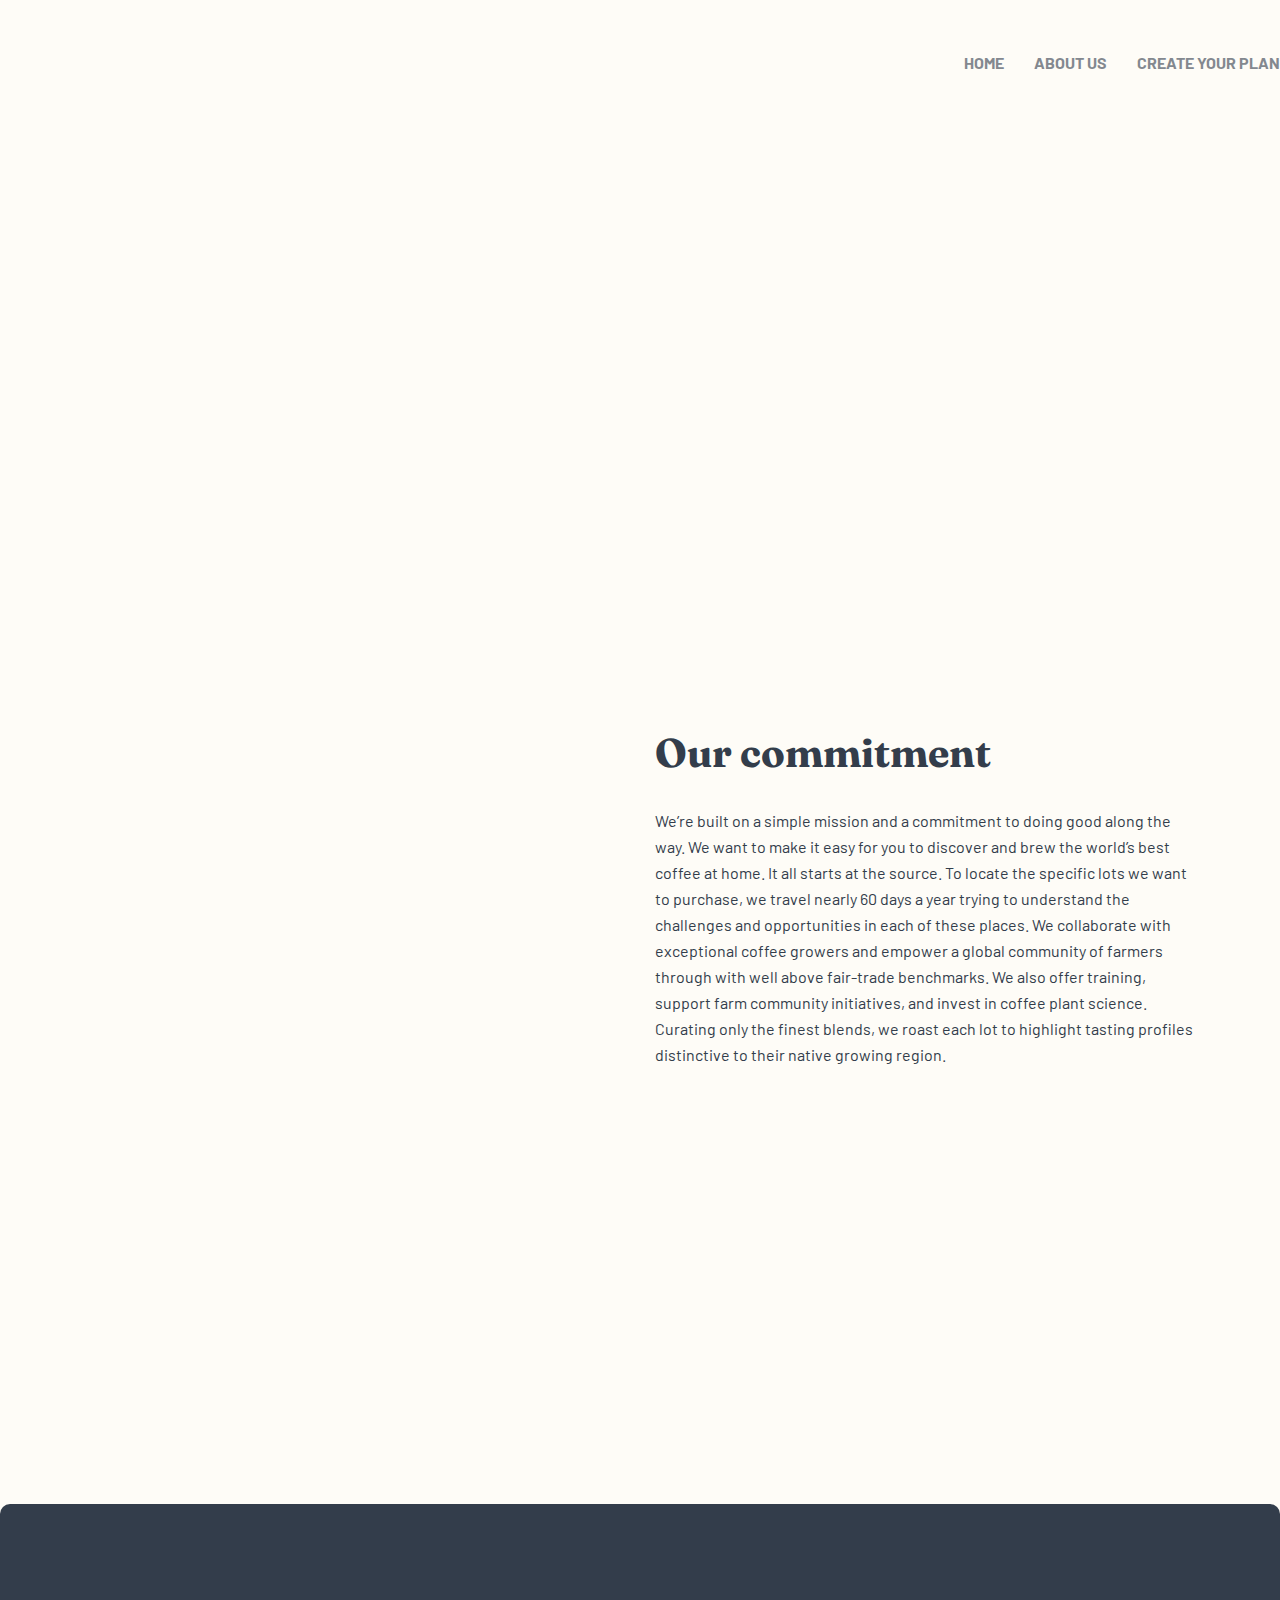
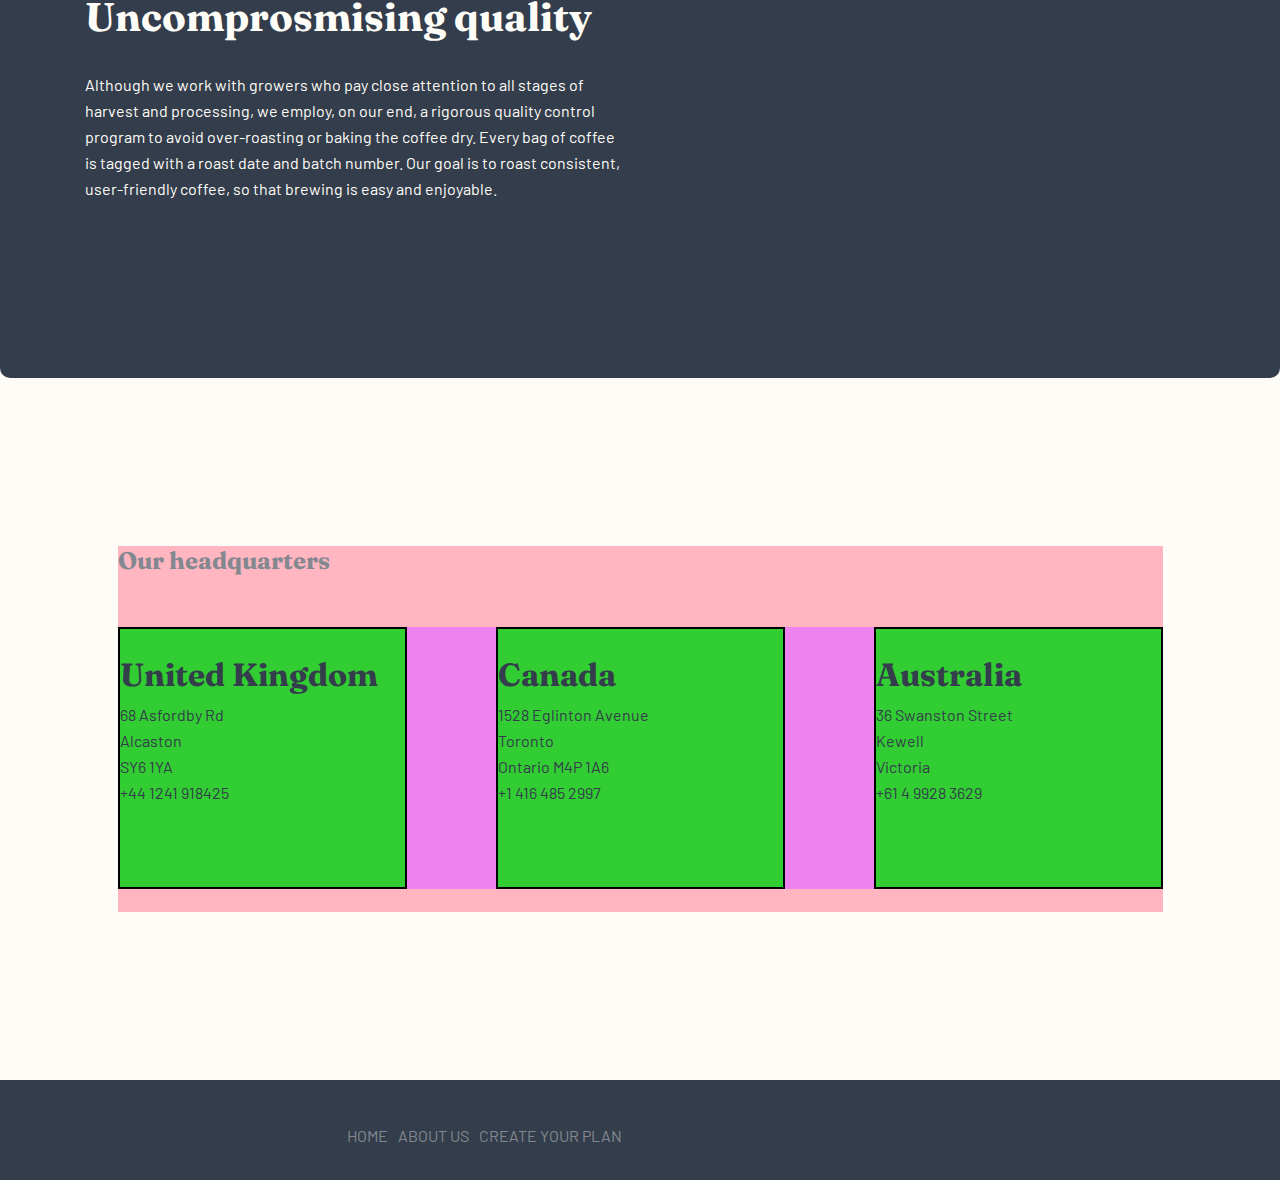
==== about.html @ 645b2369 "Add files via upload" ====
<!DOCTYPE html>
  <html lang="en">
    <head>
      <meta charset="UTF-8">
      <meta name="viewport" content="width=device-width, initial-scale=1.0">
      <link rel="icon" type="image/png" sizes="32x32" href="./assets/favicon-32x32.png">
      <link rel="stylesheet" href="about.css">
      <link rel="preconnect" href="https://fonts.googleapis.com">
      <link rel="preconnect" href="https://fonts.gstatic.com" crossorigin>
      <link href="https://fonts.googleapis.com/css2?family=Fraunces:wght@900&display=swap" rel="stylesheet">
      <link href="https://fonts.googleapis.com/css2?family=Barlow&display=swap" rel="stylesheet">
      <title>Frontend Mentor | Coffeeroasters subscription site</title>
    </head>
    <body>
      <header id="header">
        <nav class="nav-main">
          <img src="./assets/shared/desktop/logo.svg" alt="" class="logo">
          <img src="./assets/shared/mobile/icon-hamburger.svg" alt="" class="hamburger">
          <ul class="nav-list">
            <a class="nav-link" href="#"><li class="nav-item">Home</li></a>
            <a class="nav-link" href="#"><li class="nav-item">About Us</li></a>
            <a class="nav-link" href="#"><li class="nav-item">Create Your Plan</li></a>
          </ul>
        </nav>
      </header>
      <main id="main">
        <section id="hero">
          <img src="./assets/about/desktop/image-hero-whitecup.jpg" alt="" class="hero-image">
          <div class="hero-content">
            <h1 class="hero-heading">About us</h1>
            <p class="hero-paragraph">
              Coffeeroasters began its journey of exotic discovery in 1999, highlighting stories of 
              coffee from around the world. We have since been dedicated to bring the perfect cup - from 
              bean to brew - in every shipment.
            </p>
          </div>
        </section>
        <section id="commitment">
          <div class="commitment-container">
            <img src="./assets/about/desktop/image-commitment.jpg" alt="" class="commitment-image">
            <div class="commitment-content">
              <h2 class="commitment-heading">Our commitment</h2>
              <p class="commitment-paragraph">
                We’re built on a simple mission and a commitment to doing good along the way. We want to 
                make it easy for you to discover and brew the world’s best coffee at home. It all starts 
                at the source. To locate the specific lots we want to purchase, we travel nearly 60 days 
                a year trying to understand the challenges and opportunities in each of these places.
                We collaborate with exceptional coffee growers and empower a global community of farmers 
                through with well above fair-trade benchmarks. We also offer training, support farm community 
                initiatives, and invest in coffee plant science. Curating only the finest blends, we roast 
                each lot to highlight tasting profiles distinctive to their native growing region.
              </p>
            </div>
          </div>
        </section>
        <section id="quality">
          <img src="./assets/about/desktop/image-quality.jpg" alt="" class="quality-image">
          <div class="quality-container">
            <div class="quality-content">
              <h3 class="quality-heading">Uncomprosmising quality</h3>
              <p class="quality-paragraph">
                Although we work with growers who pay close attention to all stages of harvest and processing, 
                we employ, on our end, a rigorous quality control program to avoid over-roasting or baking the 
                coffee dry. Every bag of coffee is tagged with a roast date and batch number. Our goal is to roast 
                consistent, user-friendly coffee, so that brewing is easy and enjoyable.
              </p>
            </div>
          </div>
        </section>
        <section id="headquarters">
          <h4 class="headquarters-heading">Our headquarters</h4>
          <div class="headquarters-container">
            <div class="headquarters-item-container">
              <div class="headquarters-item">
                <img src="./assets/about/desktop/illustration-uk.svg" alt="" class="headquarters-item-image">
                <div class="headquarters-item-content">
                  <h5 class="headquarters-item-heading">United Kingdom</h5>
                  <div class="headquarters-item-paragraph">
                    <p>68 Asfordby Rd</p>
                    <p>Alcaston</p>
                    <p>SY6 1YA</p>
                    <p>+44 1241 918425</p>
                  </div>
                </div>
              </div>
              <div class="headquarters-item">
                <img src="./assets/about/desktop/illustration-canada.svg" alt="" class="headquarters-item-image">
                <div class="headquarters-item-content">
                  <h5 class="headquarters-item-heading">Canada</h5>
                  <div class="headquarters-item-paragraph">
                    <p>1528 Eglinton Avenue</p>
                    <p>Toronto</p>
                    <p>Ontario M4P 1A6</p>
                    <p>+1 416 485 2997</p>
                  </div>
                </div>
              </div>
              <div class="headquarters-item">
                <img src="./assets/about/desktop/illustration-australia.svg" alt="" class="headquarters-item-image">
                <div class="headquarters-item-content">
                  <h5 class="headquarters-item-heading">Australia</h5>
                  <div class="headquarters-item-paragraph"> 
                    <p>36 Swanston Street</p>
                    <p>Kewell</p>
                    <p>Victoria</p>
                    <p>+61 4 9928 3629</p>
                  </div>
                </div>
              </div>
            </div>
          </div>
        </section>
      </main>
      <footer id="footer">
        <nav class="footer-nav">
          <img src="./assets/shared/desktop/logo-footer.svg" alt="" class="footer-logo">
          <ul class="footer-nav-list">
            <a href="#" class="footer-nav-link"><li class="footer-nav-item">Home</li></a>
            <a href="#" class="footer-nav-link"><li class="footer-nav-item">About Us</li></a>
            <a href="#" class="footer-nav-link"><li class="footer-nav-item">Create Your Plan</li></a>
          </ul>
        </nav>
        <div class="footer-sm-container">
          <a href="" class="social-link">
            <img src="./assets/shared/desktop/icon-facebook.svg" alt="" class="social-item">
          </a>
          <a href="" class="social-link">
            <img src="./assets/shared/desktop/icon-twitter.svg" alt="" class="social-item">
          </a>
          <a href="" class="social-link">
            <img src="./assets/shared/desktop/icon-instagram.svg" alt="" class="social-item">
          </a>
        </div>
      </div>
    </footer>
    </body>
  </html>
---- about.css ----
* {
    margin: 0;
    padding: 0;
    box-sizing: border-box;
    font-size: 16px;
}

:root {
    /* Colors */
    --light-cream: #fefcf7;
    --dark-grey-blue: #333d4b;
    --grey: #83888f;
    --light-cyan: #66d2cf;
    --dark-cyan: #0E8784;
    --pale-orange: #FDD6BA;
}

/* Global */
body {
    background-color: var(--light-cream);
}

li {
    list-style-type: none;
}

a {
    text-decoration: none;
    color: var(--grey);
}

h1, h2, h3, h4, h5 {
    font-family: 'Fraunces', serif;
}

p, li {
    font-family: 'Barlow', sans-serif;
}

/* Sections */
#header {
    width: 1280px;
    margin: 30px auto;
}

#hero  {
    width: 1280px;
    height: 450px;
    position: relative;
    margin: 0 auto;
    display: flex;
    align-items: center;
    justify-content: center;
    margin-bottom: 168px;
}

#commitment {
    width: 1110px;
    height: 520px;
    margin: 0 auto;
    margin-bottom: 168px;
}

#quality {
    width: 1280px;
    height: 562px;
    margin: 0 auto;
    position: relative;
    margin-bottom: 168px;
}

#headquarters {
    width: 1045px;
    height: 366px;
    background-color: lightpink;
    margin: 0 auto;
    margin-bottom: 168px;
}

#footer {
    height: 100px;
    background-color: var(--dark-grey-blue);
    display: flex;
    align-items: center;
    justify-content: space-between;
    width: 1280px;
    margin: 0 auto;
}

/* navigation */
.hamburger {
    display: none;
}

.nav-main {
    display: flex;
    justify-content: space-between;
    align-items: center;
    width: 1280px;
    height: 50px;
}

.nav-list {
    display: flex;
    justify-content: space-between;
    text-transform: uppercase;
}

.nav-link {
    font-weight: bold;
    margin-top: 15px;
}

.nav-link:not(:last-child) {
    margin-right: 30px;
}

.nav-link:hover {
    color: var(--dark-grey-blue);
}

/* Hero */
.hero-image {
    border-radius: 10px;
}

.hero-content {
    position: absolute;
    left: 85px;
    color: var(--light-cream);
    width: 445px;
    height: 176px;
}

.hero-heading {
    font-size: 40px;
    margin-bottom: 24px;
}

.hero-paragraph {
    line-height: 26px;
}

/* Commitment */
.commitment-container {
    display: flex;
    align-items: center;
    justify-content: space-between;
}

.commitment-image {
    border-radius: 10px;
}

.commitment-content {
    width: 540px;
    height: 340px;
    display: flex;
    flex-direction: column;
    justify-content: space-between;
}

.commitment-heading {
    font-size: 40px;
    color: var(--dark-grey-blue);
}

.commitment-paragraph {
    line-height: 26px;
    color: var(--dark-grey-blue);
}

/* Quality */
.quality-container {
    width: 1280px;
    height: 474px;
    background-color: var(--dark-grey-blue);
    position: absolute;
    bottom: 0;
    border-radius: 10px;
}

.quality-content {
    color: var(--light-cream);
    width: 540px;
    height: 210px;
    position: absolute;
    left: 85px;
    top: 88px;
    display: flex;
    flex-direction: column;
    justify-content: space-between;
}

.quality-heading {
    font-size: 40px;
}

.quality-image {
    position: absolute;
    top: 0;
    right: 85px;
    z-index: 1;
    border-radius: 10px;
}

.quality-paragraph {
    line-height: 26px;
}

/* Headquarters */
.headquarters-heading  {
    font-size: 24px;
    color: var(--grey);
}

.headquarters-container {
    width: 1045px;
    height: 366px;
    display: flex;
    align-items: center;
    justify-content: center;
}

.headquarters-item-container {
    display: flex;
    justify-content: space-between;
    background-color: violet;
    width: 1045px;
    height: 262px;
}

.headquarters-item {
    background-color: limegreen;
    border: 2px solid black;
}

.headquarters-item-heading {
    font-size: 32px;
}

.headquarters-item-content {
    width: 285px;
    height: 167px;
    display: flex;
    flex-direction: column;
    justify-content: space-evenly;
    color: var(--dark-grey-blue);
}

.headquarters-item-paragraph {
    line-height: 26px;
}

/* Footer */
.footer-nav {
    width: 622px;
    height: 26px;
    display: flex;
    justify-content: space-between;
    align-items: center;
}

.footer-logo {
    margin-left: 30px;
}

.footer-nav-list {
    display: flex;
}

.footer-nav-link {
    text-transform: uppercase;
    font-size: 24px;
    margin-top: 10px;
}

.footer-nav-link:not(:last-child) {
    margin-right: 10px;
}

.footer-nav-link:hover {
    color: var(--light-cream);
}

.footer-sm-container {
    margin-right: 70px;
}

.social-link:not(:last-child) {
    margin-right: 30px;
}
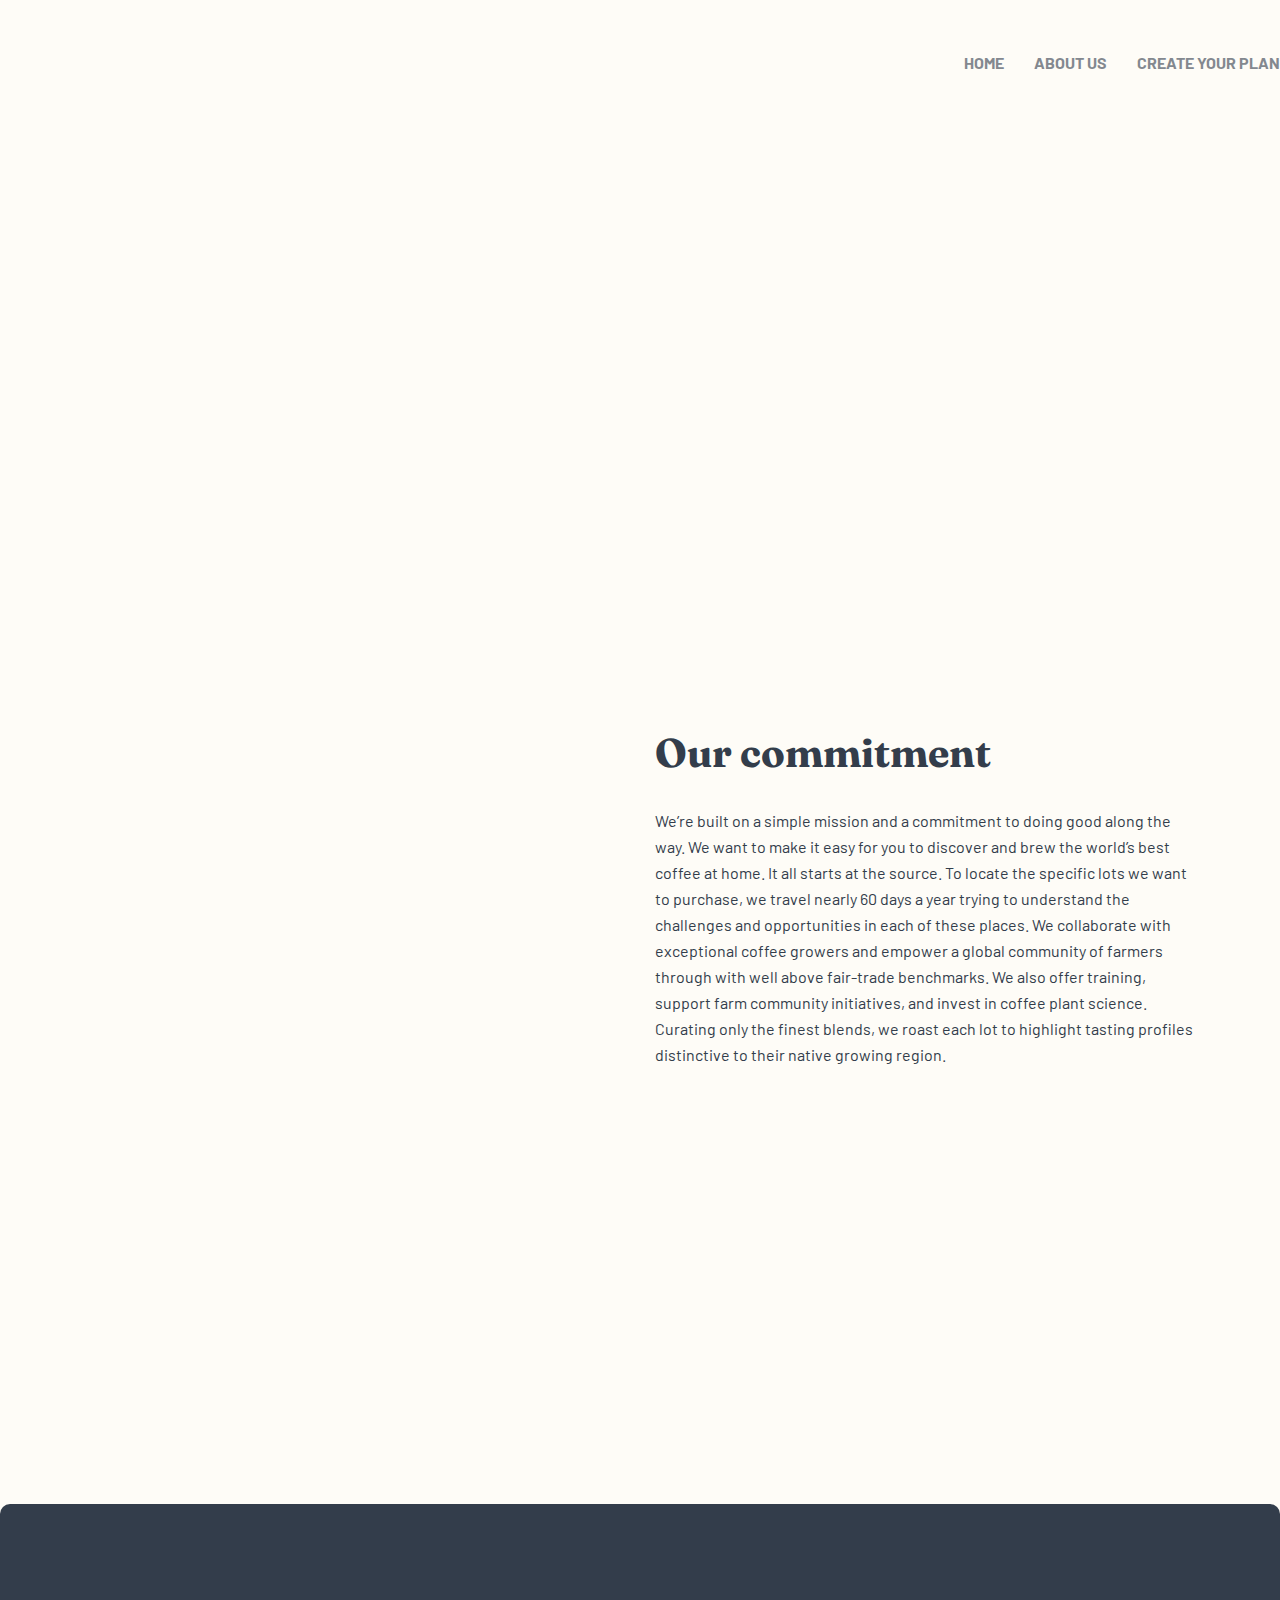
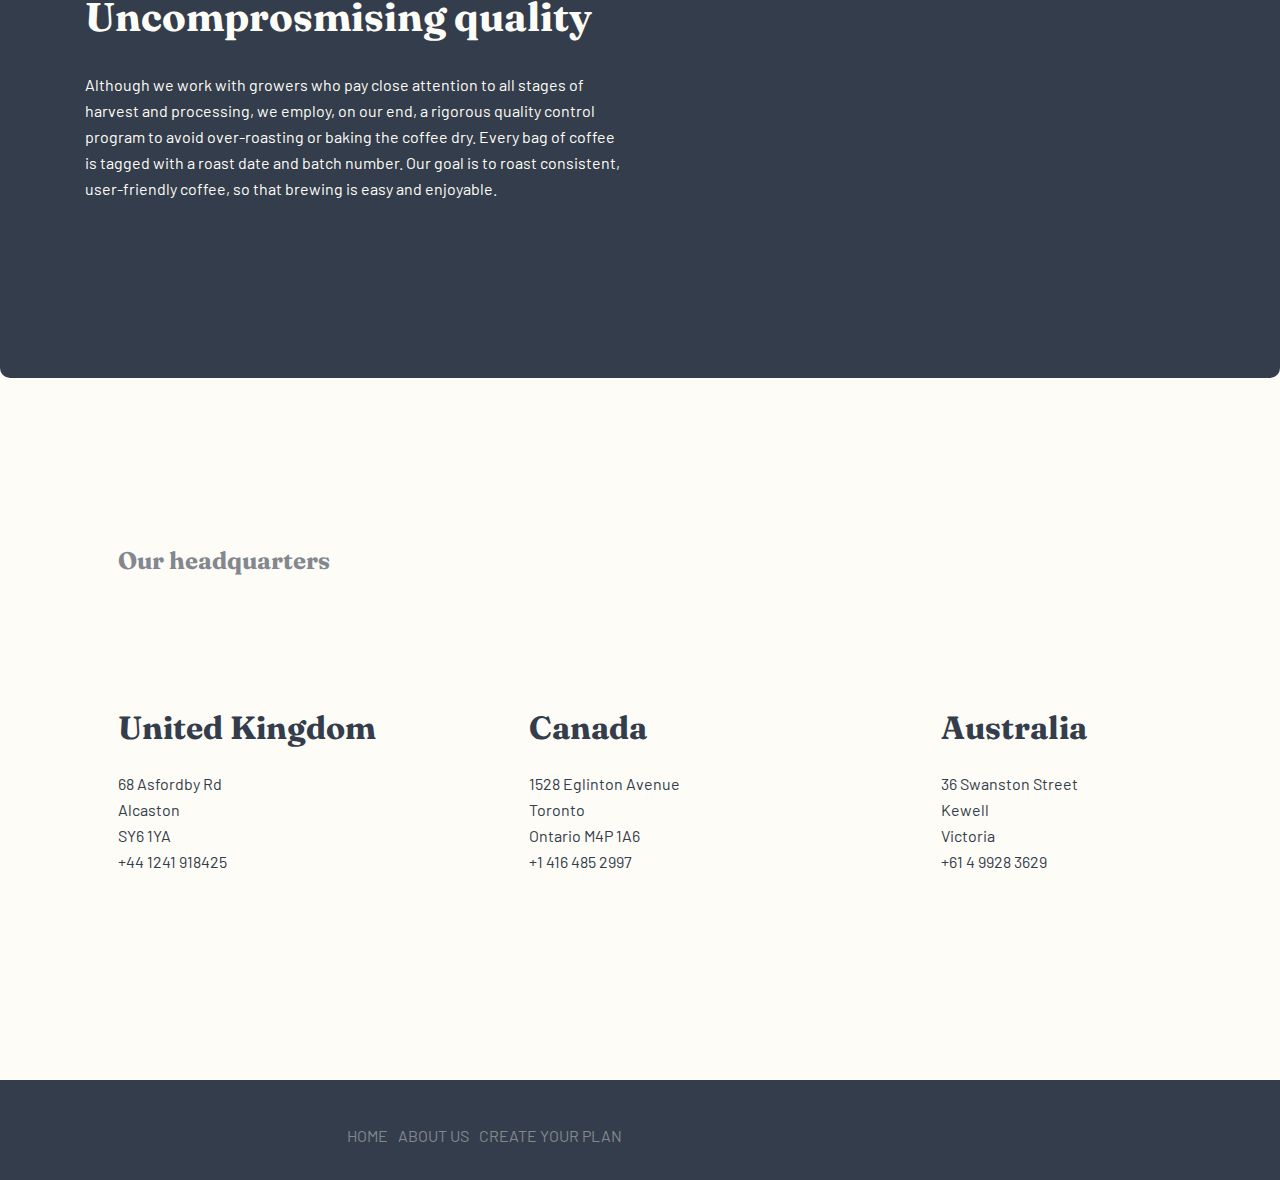
==== commit 18959b6a: "Add files via upload" ====
--- a/about.html
+++ b/about.html
@@ -17,15 +17,17 @@
           <img src="./assets/shared/desktop/logo.svg" alt="" class="logo">
           <img src="./assets/shared/mobile/icon-hamburger.svg" alt="" class="hamburger">
           <ul class="nav-list">
-            <a class="nav-link" href="#"><li class="nav-item">Home</li></a>
-            <a class="nav-link" href="#"><li class="nav-item">About Us</li></a>
-            <a class="nav-link" href="#"><li class="nav-item">Create Your Plan</li></a>
+            <a class="nav-link" href="index.html"><li class="nav-item">Home</li></a>
+            <a class="nav-link" href="about.html"><li class="nav-item">About Us</li></a>
+            <a class="nav-link" href="plan.html"><li class="nav-item">Create Your Plan</li></a>
           </ul>
         </nav>
       </header>
       <main id="main">
         <section id="hero">
           <img src="./assets/about/desktop/image-hero-whitecup.jpg" alt="" class="hero-image">
+          <img src="./assets/about/tablet/image-hero-whitecup.jpg" alt="" class="hero-image-tablet">
+          <img src="./assets/about/mobile/image-hero-whitecup.jpg" alt="" class="hero-image-mobile">
           <div class="hero-content">
             <h1 class="hero-heading">About us</h1>
             <p class="hero-paragraph">
@@ -38,6 +40,8 @@
         <section id="commitment">
           <div class="commitment-container">
             <img src="./assets/about/desktop/image-commitment.jpg" alt="" class="commitment-image">
+            <img src="./assets/about/tablet/image-commitment.jpg" alt="" class="commitment-image-tablet">
+            <img src="./assets/about/mobile/image-commitment.jpg" alt="" class="commitment-image-mobile">
             <div class="commitment-content">
               <h2 class="commitment-heading">Our commitment</h2>
               <p class="commitment-paragraph">
@@ -55,6 +59,8 @@
         </section>
         <section id="quality">
           <img src="./assets/about/desktop/image-quality.jpg" alt="" class="quality-image">
+          <img src="./assets/about/tablet/image-quality.jpg" alt="" class="quality-image-tablet">
+          <img src="./assets/about/mobile/image-quality.jpg" alt="" class="quality-image-mobile">
           <div class="quality-container">
             <div class="quality-content">
               <h3 class="quality-heading">Uncomprosmising quality</h3>
@@ -69,7 +75,6 @@
         </section>
         <section id="headquarters">
           <h4 class="headquarters-heading">Our headquarters</h4>
-          <div class="headquarters-container">
             <div class="headquarters-item-container">
               <div class="headquarters-item">
                 <img src="./assets/about/desktop/illustration-uk.svg" alt="" class="headquarters-item-image">
@@ -108,7 +113,6 @@
                 </div>
               </div>
             </div>
-          </div>
         </section>
       </main>
       <footer id="footer">
--- a/about.css
+++ b/about.css
@@ -72,9 +72,12 @@
 #headquarters {
     width: 1045px;
     height: 366px;
-    background-color: lightpink;
     margin: 0 auto;
     margin-bottom: 168px;
+    display: flex;
+    margin-bottom: 168px;
+    flex-direction: column;
+    justify-content: space-between;
 }
 
 #footer {
@@ -121,6 +124,20 @@
 
 /* Hero */
 .hero-image {
+    border-radius: 10px;
+}
+
+.hero-image-tablet {
+    display: none;
+    border-radius: 10px;
+    width: 689px;
+    height: 400px;
+}
+
+.hero-image-mobile {
+    display: none;
+    width: 327px;
+    height: 400px;
     border-radius: 10px;
 }
 
@@ -149,6 +166,16 @@
 }
 
 .commitment-image {
+    border-radius: 10px;
+}
+
+.commitment-image-tablet {
+    display: none;
+    border-radius: 10px;
+}
+
+.commitment-image-mobile {
+    display: none;
     border-radius: 10px;
 }
 
@@ -204,6 +231,16 @@
     border-radius: 10px;
 }
 
+.quality-image-tablet {
+    display: none;
+    border-radius: 10px;
+}
+
+.quality-image-mobile {
+    display: none;
+    border-radius: 10px;
+}
+
 .quality-paragraph {
     line-height: 26px;
 }
@@ -225,14 +262,12 @@
 .headquarters-item-container {
     display: flex;
     justify-content: space-between;
-    background-color: violet;
     width: 1045px;
     height: 262px;
 }
 
 .headquarters-item {
-    background-color: limegreen;
-    border: 2px solid black;
+    width: 222px;
 }
 
 .headquarters-item-heading {
@@ -244,8 +279,9 @@
     height: 167px;
     display: flex;
     flex-direction: column;
-    justify-content: space-evenly;
+    justify-content: space-between;
     color: var(--dark-grey-blue);
+    margin-top: 40px;
 }
 
 .headquarters-item-paragraph {
@@ -289,4 +325,206 @@
 
 .social-link:not(:last-child) {
     margin-right: 30px;
+}
+
+/* Media Queries */
+/* Tablet */
+@media screen and (max-width: 769px) {
+    #header, #hero, #commitment, #footer, .nav-main {
+        width: 689px;
+    }
+
+    #quality, .quality-container, #headquarters, .headquarters-item-container {
+        width: 688px;
+    }
+    
+    .hero-image, .commitment-image, .quality-image {
+        display: none;
+    }
+
+    .hero-image-tablet, .commitment-image-tablet, .quality-image-tablet {
+        display: block;
+    }
+
+    .commitment-content {
+        width: 339px;
+        height: 453px;
+    }
+
+    .commitment-heading {
+        font-size: 32px;
+    }
+
+    .quality-container {
+        z-index: -1;
+    }
+
+    .quality-content {
+        width: 540px;
+        height: 197px;
+        bottom: 67px;
+        top: unset;
+        text-align: center;
+    }
+
+    .quality-image-tablet {
+        position: absolute;
+        right: 58px;
+        bottom: 328px;
+    }
+
+    .headquarters-item-heading {
+        font-size: 24px;
+    }
+
+    #footer {
+        height: 270px;
+        flex-direction: column;
+        justify-content: space-evenly;
+    }
+
+    .footer-logo {
+        margin: auto;
+    }
+
+    .footer-sm-container {
+        margin: 0px;
+    }
+
+    .footer-nav {
+        flex-direction: column;
+    }
+}
+
+/* Mobile */
+@media screen and (max-width: 480px) {
+    #header, #hero, .nav-main, #commitment, #quality, .quality-container, 
+    #headquarters, .headquarters-item-container {
+        width: 327px;
+    }
+
+    #hero, #commitment, #quality, #headquarters {
+        margin-bottom: 102px;
+    }
+
+    .hero-content {
+        width: 279px;
+        height: 202px;
+        left: unset;
+        text-align: center;
+    }
+
+    .hero-image-tablet {
+        display: none;
+    }
+    
+    .hero-image-mobile {
+        display: block;
+    }
+
+    .nav-list {
+        display: none;
+    }
+
+    .hamburger {
+        display: block;
+    }
+
+    #commitment {
+        height: 901px;
+    }
+
+    .commitment-content {
+        text-align: center;
+    }
+
+    .commitment-image-tablet {
+        display: none;
+    }
+
+    .commitment-image-mobile {
+        display: block;
+        width: 327px;
+    }
+
+    .commitment-container {
+        width: 327px;
+        height: 901px;
+        flex-direction: column;
+    }
+
+    .commitment-heading {
+        margin-bottom: 30px;
+    }
+
+    .quality-container {
+        height: 509px;
+    }
+
+    .quality-heading {
+        font-size: 28px;
+    }
+
+    .quality-image-tablet {
+        display: none;
+    }
+
+    .quality-image-mobile {
+        display: block;
+        position: absolute;
+        width: 279px;
+        left: 24px;
+    }
+
+    .quality-content {
+        width: 279px;
+        height: 306px;
+        left: 24px;
+    }
+
+    #headquarters, .headquarters-item-container {
+        height: 1044px;
+        flex-direction: column;
+        align-items: center;
+    }
+
+    .headquarters-heading {
+        margin-bottom: 72px;
+    }
+
+    .headquarters-item-content {
+        align-items: center;
+    }
+
+    .headquarters-item {
+        display: flex;
+        flex-direction: column;
+        justify-content: center;
+        align-items: center;
+    }
+
+    #footer {
+        width: 327px;
+        height: 346px;
+        justify-content: space-around;
+    }
+
+    .footer-nav {
+        width: auto;
+        height: 220px;
+    }
+
+    .footer-nav-list {
+        flex-direction: column;
+        align-items: center;
+        line-height: 30px;
+    }
+
+    .footer-nav-item {
+        font-size: 12px;
+        font-weight: bold;
+    }
+    .footer-nav-link:not(:last-child) {
+        margin-right: 0;
+    }
 }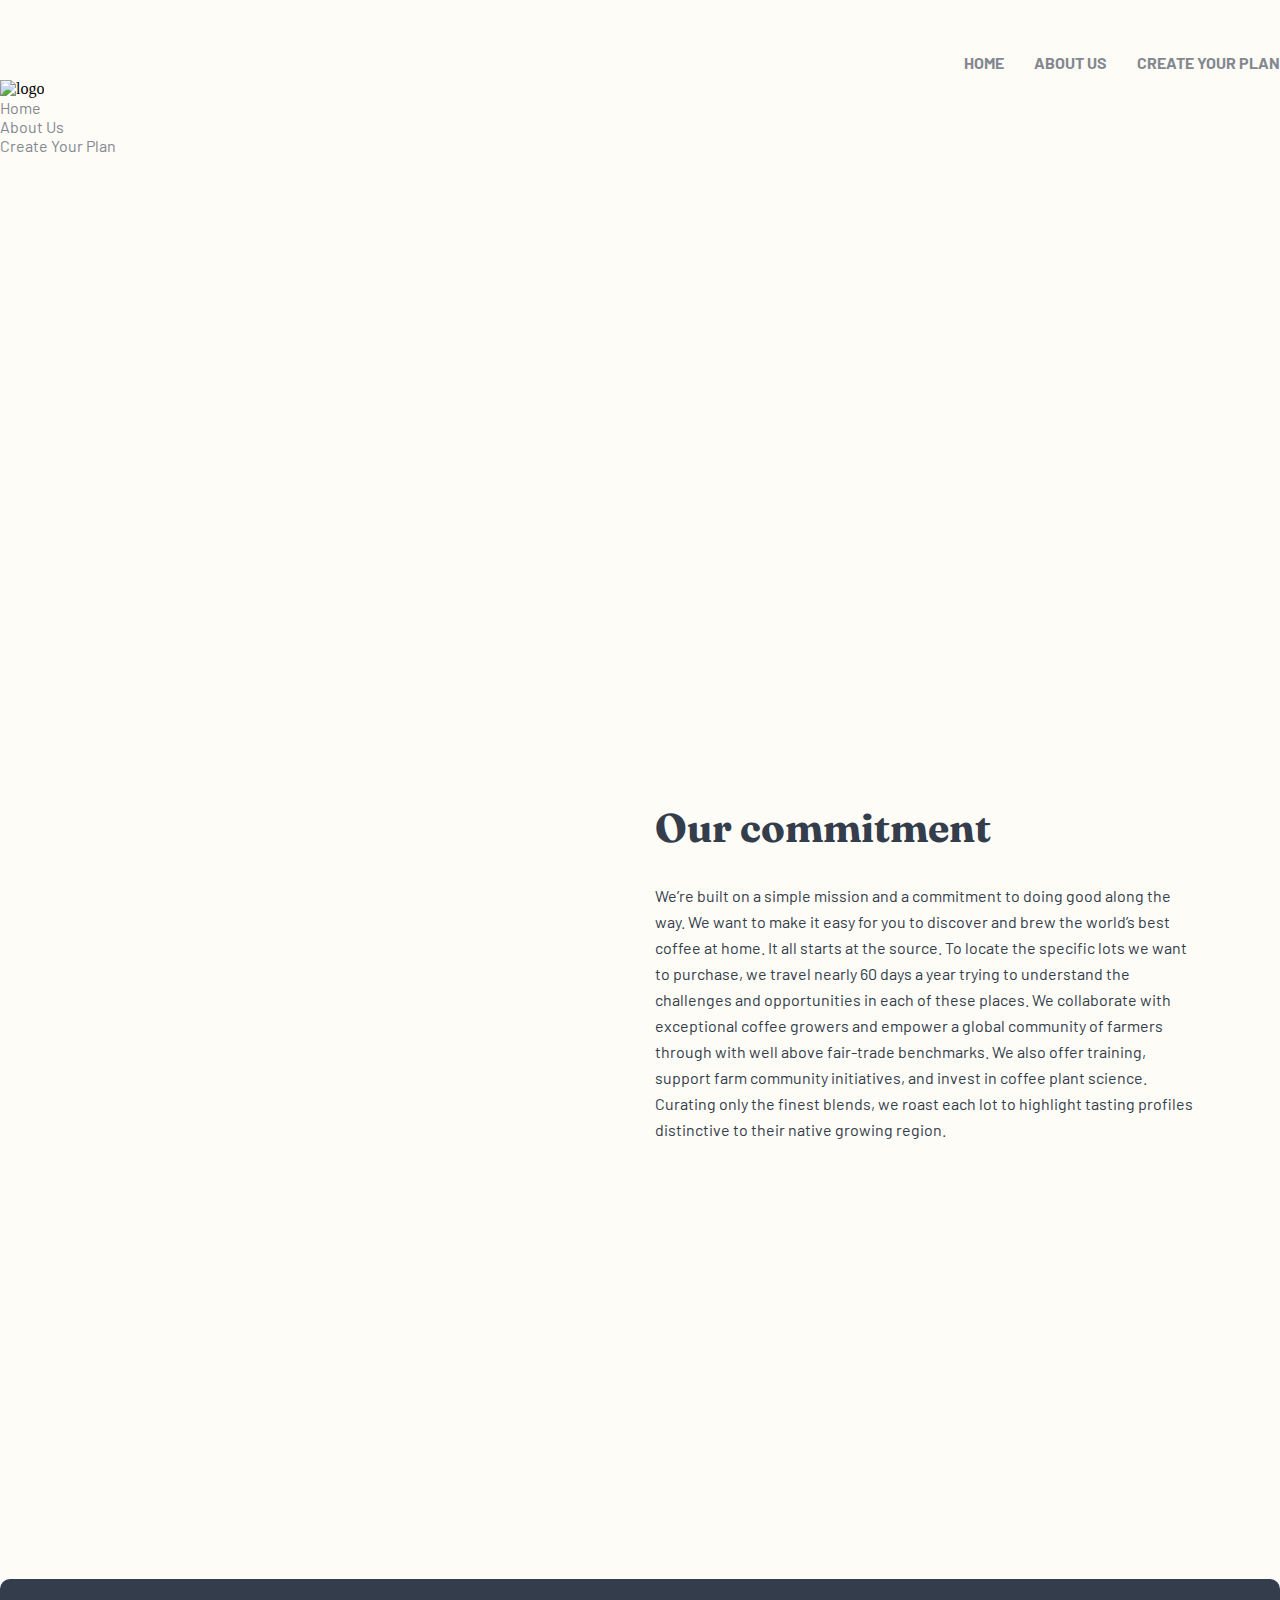
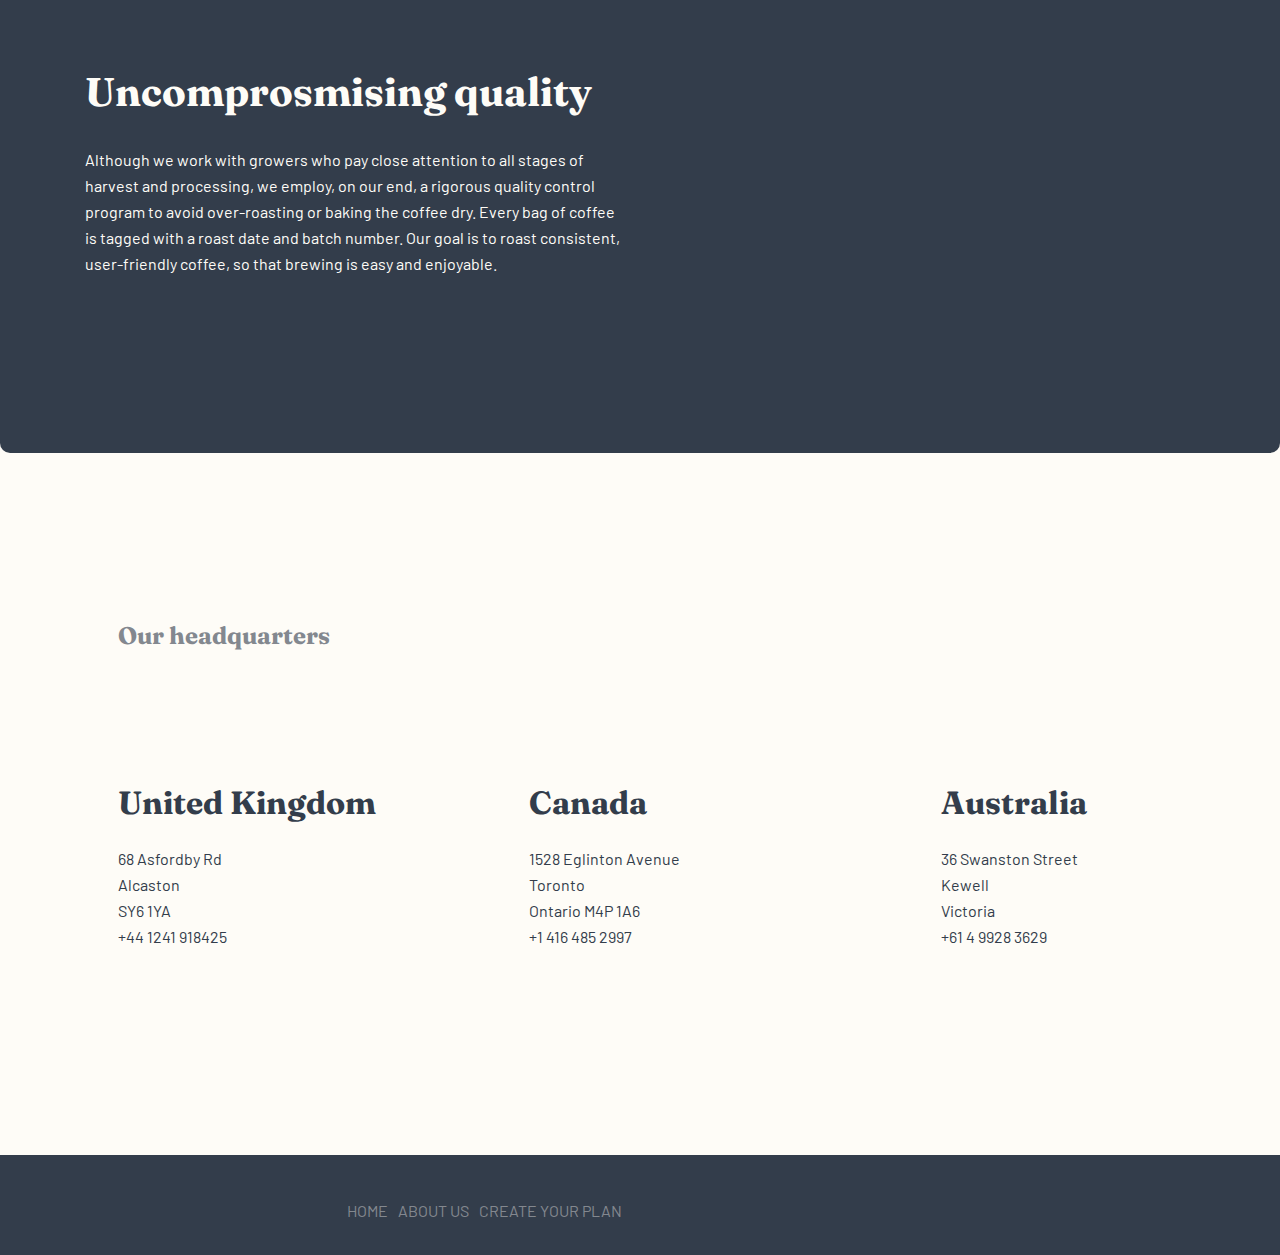
==== commit 685557f8: "Add files via upload" ====
--- a/about.html
+++ b/about.html
@@ -15,11 +15,21 @@
       <header id="header">
         <nav class="nav-main">
           <img src="./assets/shared/desktop/logo.svg" alt="" class="logo">
-          <img src="./assets/shared/mobile/icon-hamburger.svg" alt="" class="hamburger">
           <ul class="nav-list">
             <a class="nav-link" href="index.html"><li class="nav-item">Home</li></a>
             <a class="nav-link" href="about.html"><li class="nav-item">About Us</li></a>
             <a class="nav-link" href="plan.html"><li class="nav-item">Create Your Plan</li></a>
+          </ul>
+        </nav>
+        <nav class="nav-mobile">
+          <div class="nav-mobile-wrap">
+            <img src="./assets/shared/desktop/logo.svg" alt="logo" class="logo">
+            <img src="./assets/shared/mobile/icon-hamburger.svg" alt="" class="hamburger">
+          </div>
+          <ul class="nav-list-mobile">
+            <a class="nav-link-mobile" href="index.html"><li class="nav-item-mobile">Home</li></a>
+            <a class="nav-link-mobile" href="about.html"><li class="nav-item-mobile">About Us</li></a>
+            <a class="nav-link-mobile" href="plan.html"><li class="nav-item-mobile">Create Your Plan</li></a>
           </ul>
         </nav>
       </header>
@@ -119,23 +129,24 @@
         <nav class="footer-nav">
           <img src="./assets/shared/desktop/logo-footer.svg" alt="" class="footer-logo">
           <ul class="footer-nav-list">
-            <a href="#" class="footer-nav-link"><li class="footer-nav-item">Home</li></a>
-            <a href="#" class="footer-nav-link"><li class="footer-nav-item">About Us</li></a>
-            <a href="#" class="footer-nav-link"><li class="footer-nav-item">Create Your Plan</li></a>
+            <a href="index.html" class="footer-nav-link"><li class="footer-nav-item">Home</li></a>
+            <a href="about.html" class="footer-nav-link"><li class="footer-nav-item">About Us</li></a>
+            <a href="plan.html" class="footer-nav-link"><li class="footer-nav-item">Create Your Plan</li></a>
           </ul>
         </nav>
         <div class="footer-sm-container">
-          <a href="" class="social-link">
+          <a href="#" class="social-link">
             <img src="./assets/shared/desktop/icon-facebook.svg" alt="" class="social-item">
           </a>
-          <a href="" class="social-link">
+          <a href="#" class="social-link">
             <img src="./assets/shared/desktop/icon-twitter.svg" alt="" class="social-item">
           </a>
-          <a href="" class="social-link">
+          <a href="#" class="social-link">
             <img src="./assets/shared/desktop/icon-instagram.svg" alt="" class="social-item">
           </a>
         </div>
       </div>
     </footer>
+    <script src="nav-mobile.js"></script>
     </body>
   </html>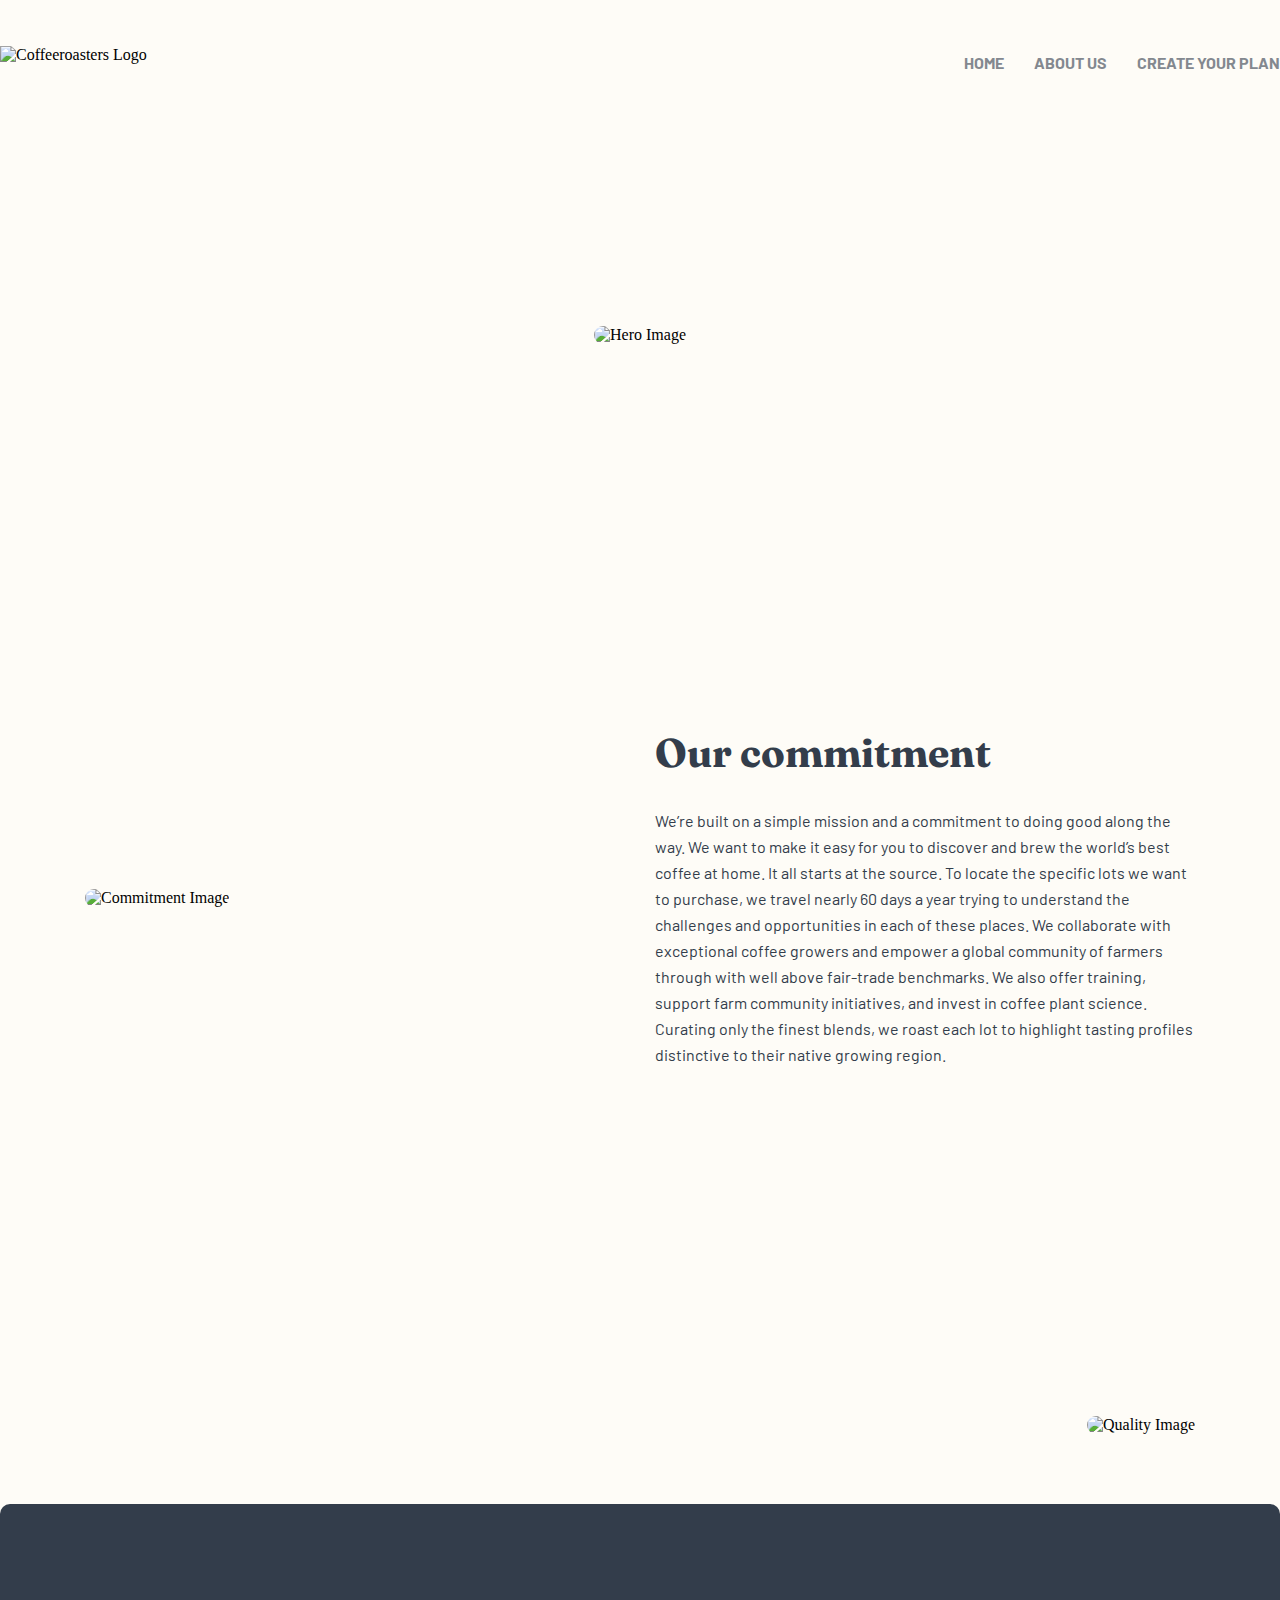
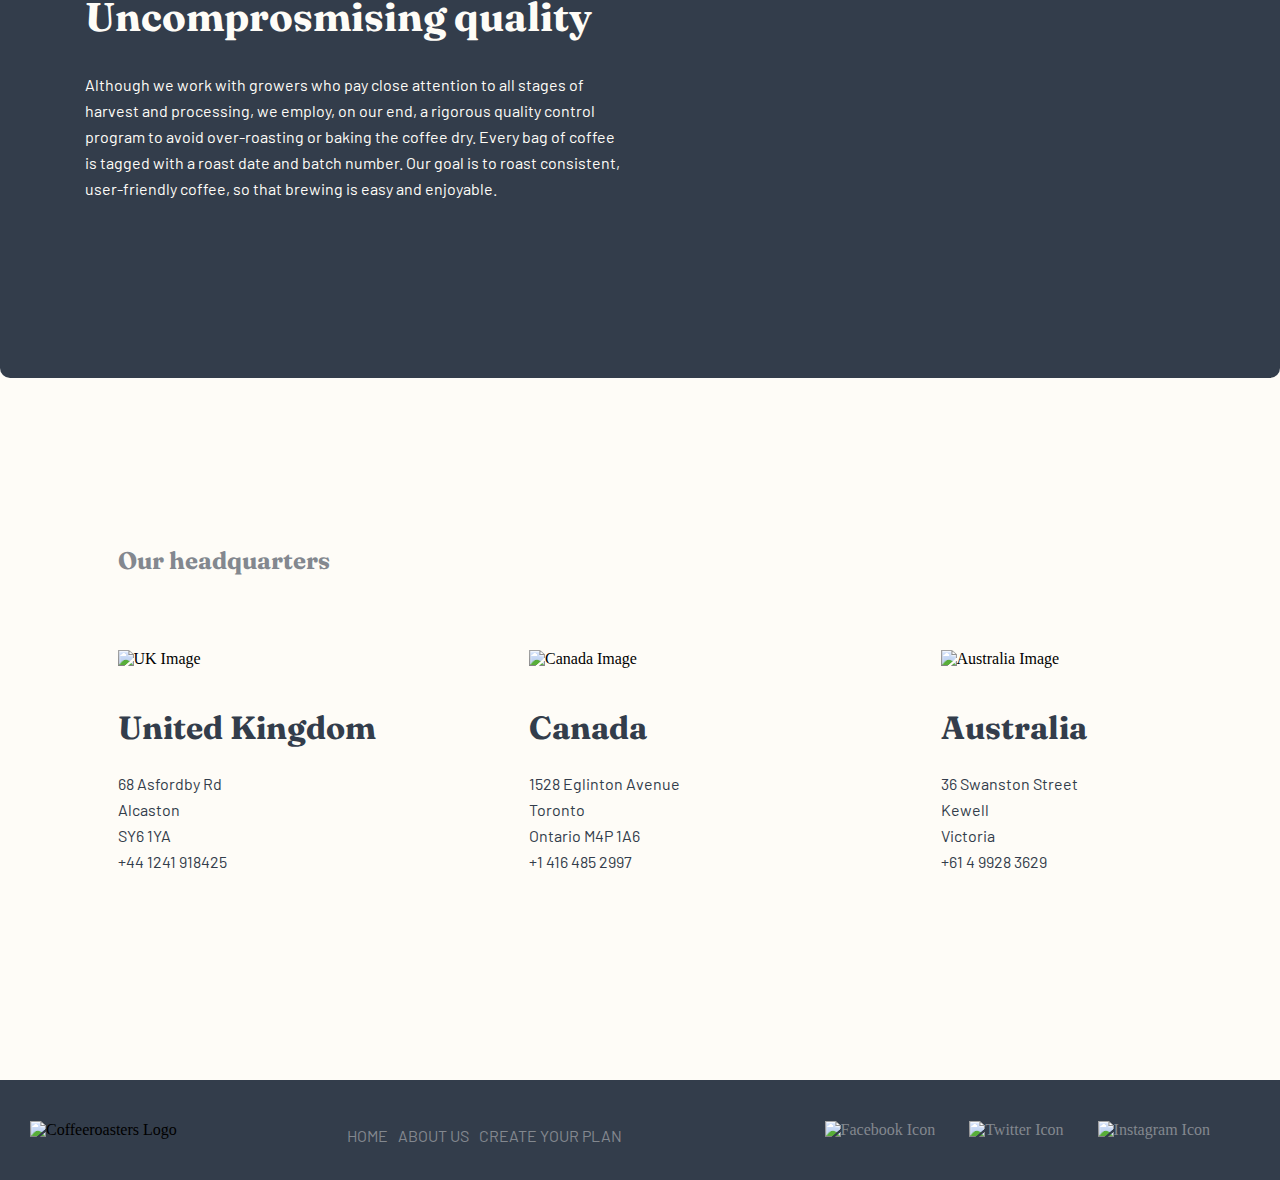
==== commit e85ea18b: "Add files via upload" ====
--- a/about.html
+++ b/about.html
@@ -14,7 +14,7 @@
     <body>
       <header id="header">
         <nav class="nav-main">
-          <img src="./assets/shared/desktop/logo.svg" alt="" class="logo">
+          <img src="./assets/shared/desktop/logo.svg" alt="Coffeeroasters Logo" class="logo">
           <ul class="nav-list">
             <a class="nav-link" href="index.html"><li class="nav-item">Home</li></a>
             <a class="nav-link" href="about.html"><li class="nav-item">About Us</li></a>
@@ -24,7 +24,7 @@
         <nav class="nav-mobile">
           <div class="nav-mobile-wrap">
             <img src="./assets/shared/desktop/logo.svg" alt="logo" class="logo">
-            <img src="./assets/shared/mobile/icon-hamburger.svg" alt="" class="hamburger">
+            <img src="./assets/shared/mobile/icon-hamburger.svg" alt="Hamburger Icon" class="hamburger">
           </div>
           <ul class="nav-list-mobile">
             <a class="nav-link-mobile" href="index.html"><li class="nav-item-mobile">Home</li></a>
@@ -35,9 +35,9 @@
       </header>
       <main id="main">
         <section id="hero">
-          <img src="./assets/about/desktop/image-hero-whitecup.jpg" alt="" class="hero-image">
-          <img src="./assets/about/tablet/image-hero-whitecup.jpg" alt="" class="hero-image-tablet">
-          <img src="./assets/about/mobile/image-hero-whitecup.jpg" alt="" class="hero-image-mobile">
+          <img src="./assets/about/desktop/image-hero-whitecup.jpg" alt="Hero Image" class="hero-image">
+          <img src="./assets/about/tablet/image-hero-whitecup.jpg" alt="Hero Image Tablet" class="hero-image-tablet">
+          <img src="./assets/about/mobile/image-hero-whitecup.jpg" alt="Hero Image Mobile" class="hero-image-mobile">
           <div class="hero-content">
             <h1 class="hero-heading">About us</h1>
             <p class="hero-paragraph">
@@ -49,9 +49,9 @@
         </section>
         <section id="commitment">
           <div class="commitment-container">
-            <img src="./assets/about/desktop/image-commitment.jpg" alt="" class="commitment-image">
-            <img src="./assets/about/tablet/image-commitment.jpg" alt="" class="commitment-image-tablet">
-            <img src="./assets/about/mobile/image-commitment.jpg" alt="" class="commitment-image-mobile">
+            <img src="./assets/about/desktop/image-commitment.jpg" alt="Commitment Image" class="commitment-image">
+            <img src="./assets/about/tablet/image-commitment.jpg" alt="Commitment Image Tablet" class="commitment-image-tablet">
+            <img src="./assets/about/mobile/image-commitment.jpg" alt="Commitment Image Mobile" class="commitment-image-mobile">
             <div class="commitment-content">
               <h2 class="commitment-heading">Our commitment</h2>
               <p class="commitment-paragraph">
@@ -68,9 +68,9 @@
           </div>
         </section>
         <section id="quality">
-          <img src="./assets/about/desktop/image-quality.jpg" alt="" class="quality-image">
-          <img src="./assets/about/tablet/image-quality.jpg" alt="" class="quality-image-tablet">
-          <img src="./assets/about/mobile/image-quality.jpg" alt="" class="quality-image-mobile">
+          <img src="./assets/about/desktop/image-quality.jpg" alt="Quality Image" class="quality-image">
+          <img src="./assets/about/tablet/image-quality.jpg" alt="Quality Image Tablet" class="quality-image-tablet">
+          <img src="./assets/about/mobile/image-quality.jpg" alt="Quality Image Mobile" class="quality-image-mobile">
           <div class="quality-container">
             <div class="quality-content">
               <h3 class="quality-heading">Uncomprosmising quality</h3>
@@ -87,7 +87,7 @@
           <h4 class="headquarters-heading">Our headquarters</h4>
             <div class="headquarters-item-container">
               <div class="headquarters-item">
-                <img src="./assets/about/desktop/illustration-uk.svg" alt="" class="headquarters-item-image">
+                <img src="./assets/about/desktop/illustration-uk.svg" alt="UK Image" class="headquarters-item-image">
                 <div class="headquarters-item-content">
                   <h5 class="headquarters-item-heading">United Kingdom</h5>
                   <div class="headquarters-item-paragraph">
@@ -99,7 +99,7 @@
                 </div>
               </div>
               <div class="headquarters-item">
-                <img src="./assets/about/desktop/illustration-canada.svg" alt="" class="headquarters-item-image">
+                <img src="./assets/about/desktop/illustration-canada.svg" alt="Canada Image" class="headquarters-item-image">
                 <div class="headquarters-item-content">
                   <h5 class="headquarters-item-heading">Canada</h5>
                   <div class="headquarters-item-paragraph">
@@ -111,7 +111,7 @@
                 </div>
               </div>
               <div class="headquarters-item">
-                <img src="./assets/about/desktop/illustration-australia.svg" alt="" class="headquarters-item-image">
+                <img src="./assets/about/desktop/illustration-australia.svg" alt="Australia Image" class="headquarters-item-image">
                 <div class="headquarters-item-content">
                   <h5 class="headquarters-item-heading">Australia</h5>
                   <div class="headquarters-item-paragraph"> 
@@ -127,7 +127,7 @@
       </main>
       <footer id="footer">
         <nav class="footer-nav">
-          <img src="./assets/shared/desktop/logo-footer.svg" alt="" class="footer-logo">
+          <img src="./assets/shared/desktop/logo-footer.svg" alt="Coffeeroasters Logo" class="footer-logo">
           <ul class="footer-nav-list">
             <a href="index.html" class="footer-nav-link"><li class="footer-nav-item">Home</li></a>
             <a href="about.html" class="footer-nav-link"><li class="footer-nav-item">About Us</li></a>
@@ -136,13 +136,13 @@
         </nav>
         <div class="footer-sm-container">
           <a href="#" class="social-link">
-            <img src="./assets/shared/desktop/icon-facebook.svg" alt="" class="social-item">
+            <img src="./assets/shared/desktop/icon-facebook.svg" alt="Facebook Icon" class="social-item">
           </a>
           <a href="#" class="social-link">
-            <img src="./assets/shared/desktop/icon-twitter.svg" alt="" class="social-item">
+            <img src="./assets/shared/desktop/icon-twitter.svg" alt="Twitter Icon" class="social-item">
           </a>
           <a href="#" class="social-link">
-            <img src="./assets/shared/desktop/icon-instagram.svg" alt="" class="social-item">
+            <img src="./assets/shared/desktop/icon-instagram.svg" alt="Instagram Icon" class="social-item">
           </a>
         </div>
       </div>
--- a/about.css
+++ b/about.css
@@ -37,10 +37,28 @@
     font-family: 'Barlow', sans-serif;
 }
 
+/* JS Toggles */
+.hide {
+    display: none !important;
+}
+
 /* Sections */
 #header {
     width: 1280px;
     margin: 30px auto;
+}
+
+@media screen and (max-width: 769px) {
+    #header {
+        width: 689px;
+    }
+}
+
+@media screen and (max-width: 480px) {
+    #header {
+        width: 327px;
+        margin-bottom: 102px;
+    }
 }
 
 #hero  {
@@ -54,11 +72,37 @@
     margin-bottom: 168px;
 }
 
+@media screen and (max-width: 769px) {
+    #hero {
+        width: 689px;
+    }
+}
+
+@media screen and (max-width: 480px) {
+    #hero {
+        width: 327px;
+    }
+}
+
 #commitment {
     width: 1110px;
     height: 520px;
     margin: 0 auto;
     margin-bottom: 168px;
+}
+
+@media screen and (max-width: 769px) {
+    #commitment {
+        width: 689px;
+    }
+}
+
+@media screen and (max-width: 480px) {
+    #commitment {
+        width: 327px;
+        height: 901px;
+        margin-bottom: 102px;
+    }
 }
 
 #quality {
@@ -69,6 +113,19 @@
     margin-bottom: 168px;
 }
 
+@media screen and (max-width: 769px) {
+    #quality {
+        width: 688px;
+    }
+}
+
+@media screen and (max-width: 480px) {
+    #quality {
+        width: 327px;
+        margin-bottom: 102px;
+    }
+}
+
 #headquarters {
     width: 1045px;
     height: 366px;
@@ -80,6 +137,21 @@
     justify-content: space-between;
 }
 
+@media screen and (max-width: 769px) {
+    #headquarters {
+        width: 688px;
+    }
+}
+
+@media screen and (max-width: 480px) {
+    #headquarters {
+        width: 327px;
+        height: 1044px;
+        flex-direction: column;
+        align-items: center;    
+    }
+}
+
 #footer {
     height: 100px;
     background-color: var(--dark-grey-blue);
@@ -90,11 +162,36 @@
     margin: 0 auto;
 }
 
+@media screen and (max-width: 769px) {
+    #footer {
+        width: 689px;
+        height: 270px;
+        flex-direction: column;
+        justify-content: space-evenly;
+    }
+}
+
+@media screen and (max-width: 480px) {
+    #footer {
+        width: 327px;
+        height: 346px;
+        justify-content: space-around;
+    }
+}
+
 /* navigation */
 .hamburger {
     display: none;
 }
 
+@media screen and (max-width: 480px) {
+    .hamburger {
+        display: block;
+        width: 16px;
+        height: 15px;
+    }
+}
+
 .nav-main {
     display: flex;
     justify-content: space-between;
@@ -103,10 +200,39 @@
     height: 50px;
 }
 
+@media screen and (max-width: 769px) {
+    .nav-main {
+        width: 689px;
+    }
+}
+
+@media screen and (max-width: 480px) {
+    .nav-main {
+        width: 327px;
+        display: none;
+    }    
+}
+
+.nav-mobile {
+    display: none;
+}
+
+@media screen and (max-width: 480px) {
+    .nav-mobile {
+        display: block;
+    } 
+}
+
 .nav-list {
     display: flex;
     justify-content: space-between;
     text-transform: uppercase;
+}
+
+@media screen and (max-width: 480px) {
+    .nav-list {
+        display: none;
+    }   
 }
 
 .nav-link {
@@ -127,11 +253,29 @@
     border-radius: 10px;
 }
 
+@media screen and (max-width: 769px) {
+    .hero-image {
+        display: none;
+    }
+}
+
 .hero-image-tablet {
     display: none;
     border-radius: 10px;
     width: 689px;
     height: 400px;
+}
+
+@media screen and (max-width: 769px) {
+    .hero-image-tablet {
+        display: block;
+    }
+}
+
+@media screen and (max-width: 480px) {
+    .hero-image-tablet {
+        display: none;
+    }   
 }
 
 .hero-image-mobile {
@@ -139,6 +283,12 @@
     width: 327px;
     height: 400px;
     border-radius: 10px;
+}
+
+@media screen and (max-width: 480px) {
+    .hero-image-mobile {
+        display: block;
+    }  
 }
 
 .hero-content {
@@ -149,6 +299,15 @@
     height: 176px;
 }
 
+@media screen and (max-width: 480px) {
+    .hero-content {
+        width: 279px;
+        height: 202px;
+        left: unset;
+        text-align: center;
+    } 
+}
+
 .hero-heading {
     font-size: 40px;
     margin-bottom: 24px;
@@ -165,8 +324,22 @@
     justify-content: space-between;
 }
 
+@media screen and (max-width: 480px) {
+    .commitment-container {
+        width: 327px;
+        height: 901px;
+        flex-direction: column;
+    }
+}
+
 .commitment-image {
     border-radius: 10px;
+}
+
+@media screen and (max-width: 769px) {
+    .commitment-image {
+        display: none;
+    }
 }
 
 .commitment-image-tablet {
@@ -174,9 +347,28 @@
     border-radius: 10px;
 }
 
+@media screen and (max-width: 769px) {
+    .commitment-image-tablet {
+        display: block;
+    }
+}
+
+@media screen and (max-width: 480px) {
+    .commitment-image-tablet {
+        display: none;
+    }  
+}
+
 .commitment-image-mobile {
     display: none;
     border-radius: 10px;
+}
+
+@media screen and (max-width: 480px) {
+    .commitment-image-mobile {
+        display: block;
+        width: 327px;
+    }  
 }
 
 .commitment-content {
@@ -187,9 +379,34 @@
     justify-content: space-between;
 }
 
+@media screen and (max-width: 769px) {
+    .commitment-content {
+        width: 339px;
+        height: 453px;
+    }
+}
+
+@media screen and (max-width: 480px) {
+    .commitment-content {
+        text-align: center;
+    } 
+}
+
 .commitment-heading {
     font-size: 40px;
     color: var(--dark-grey-blue);
+}
+
+@media screen and (max-width: 769px) {
+    .commitment-heading {
+        font-size: 32px;
+    }
+}
+
+@media screen and (max-width: 480px) {
+    .commitment-heading {
+        margin-bottom: 30px;
+    }
 }
 
 .commitment-paragraph {
@@ -207,6 +424,20 @@
     border-radius: 10px;
 }
 
+@media screen and (max-width: 769px) {
+    .quality-container {
+        width: 688px;
+        z-index: -1;
+    }
+}
+
+@media screen and (max-width: 480px) {
+    .quality-container {
+        width: 327px;
+        height: 509px;
+    }
+}
+
 .quality-content {
     color: var(--light-cream);
     width: 540px;
@@ -219,146 +450,7 @@
     justify-content: space-between;
 }
 
-.quality-heading {
-    font-size: 40px;
-}
-
-.quality-image {
-    position: absolute;
-    top: 0;
-    right: 85px;
-    z-index: 1;
-    border-radius: 10px;
-}
-
-.quality-image-tablet {
-    display: none;
-    border-radius: 10px;
-}
-
-.quality-image-mobile {
-    display: none;
-    border-radius: 10px;
-}
-
-.quality-paragraph {
-    line-height: 26px;
-}
-
-/* Headquarters */
-.headquarters-heading  {
-    font-size: 24px;
-    color: var(--grey);
-}
-
-.headquarters-container {
-    width: 1045px;
-    height: 366px;
-    display: flex;
-    align-items: center;
-    justify-content: center;
-}
-
-.headquarters-item-container {
-    display: flex;
-    justify-content: space-between;
-    width: 1045px;
-    height: 262px;
-}
-
-.headquarters-item {
-    width: 222px;
-}
-
-.headquarters-item-heading {
-    font-size: 32px;
-}
-
-.headquarters-item-content {
-    width: 285px;
-    height: 167px;
-    display: flex;
-    flex-direction: column;
-    justify-content: space-between;
-    color: var(--dark-grey-blue);
-    margin-top: 40px;
-}
-
-.headquarters-item-paragraph {
-    line-height: 26px;
-}
-
-/* Footer */
-.footer-nav {
-    width: 622px;
-    height: 26px;
-    display: flex;
-    justify-content: space-between;
-    align-items: center;
-}
-
-.footer-logo {
-    margin-left: 30px;
-}
-
-.footer-nav-list {
-    display: flex;
-}
-
-.footer-nav-link {
-    text-transform: uppercase;
-    font-size: 24px;
-    margin-top: 10px;
-}
-
-.footer-nav-link:not(:last-child) {
-    margin-right: 10px;
-}
-
-.footer-nav-link:hover {
-    color: var(--light-cream);
-}
-
-.footer-sm-container {
-    margin-right: 70px;
-}
-
-.social-link:not(:last-child) {
-    margin-right: 30px;
-}
-
-/* Media Queries */
-/* Tablet */
-@media screen and (max-width: 769px) {
-    #header, #hero, #commitment, #footer, .nav-main {
-        width: 689px;
-    }
-
-    #quality, .quality-container, #headquarters, .headquarters-item-container {
-        width: 688px;
-    }
-    
-    .hero-image, .commitment-image, .quality-image {
-        display: none;
-    }
-
-    .hero-image-tablet, .commitment-image-tablet, .quality-image-tablet {
-        display: block;
-    }
-
-    .commitment-content {
-        width: 339px;
-        height: 453px;
-    }
-
-    .commitment-heading {
-        font-size: 32px;
-    }
-
-    .quality-container {
-        z-index: -1;
-    }
-
+@media screen and (max-width: 769px) {
     .quality-content {
         width: 540px;
         height: 197px;
@@ -366,134 +458,261 @@
         top: unset;
         text-align: center;
     }
-
+}
+
+@media screen and (max-width: 480px) {
+    .quality-content {
+        width: 279px;
+        height: 306px;
+        left: 24px;
+    }
+}
+
+.quality-heading {
+    font-size: 40px;
+}
+
+@media screen and (max-width: 480px) {
+    .quality-heading {
+        font-size: 28px;
+    }
+}
+
+.quality-image {
+    position: absolute;
+    top: 0;
+    right: 85px;
+    z-index: 1;
+    border-radius: 10px;
+}
+
+@media screen and (max-width: 769px) {
+    .quality-image {
+        display: none;
+    }
+}
+
+.quality-image-tablet {
+    display: none;
+    border-radius: 10px;
+}
+
+@media screen and (max-width: 769px) {
     .quality-image-tablet {
+        display: block;
         position: absolute;
         right: 58px;
         bottom: 328px;
     }
-
-    .headquarters-item-heading {
-        font-size: 24px;
-    }
-
-    #footer {
-        height: 270px;
-        flex-direction: column;
-        justify-content: space-evenly;
-    }
-
-    .footer-logo {
-        margin: auto;
-    }
-
-    .footer-sm-container {
-        margin: 0px;
-    }
-
-    .footer-nav {
-        flex-direction: column;
-    }
-}
-
-/* Mobile */
-@media screen and (max-width: 480px) {
-    #header, #hero, .nav-main, #commitment, #quality, .quality-container, 
-    #headquarters, .headquarters-item-container {
-        width: 327px;
-    }
-
-    #hero, #commitment, #quality, #headquarters {
-        margin-bottom: 102px;
-    }
-
-    .hero-content {
-        width: 279px;
-        height: 202px;
-        left: unset;
-        text-align: center;
-    }
-
-    .hero-image-tablet {
-        display: none;
-    }
-    
-    .hero-image-mobile {
-        display: block;
-    }
-
-    .nav-list {
-        display: none;
-    }
-
-    .hamburger {
-        display: block;
-    }
-
-    #commitment {
-        height: 901px;
-    }
-
-    .commitment-content {
-        text-align: center;
-    }
-
-    .commitment-image-tablet {
-        display: none;
-    }
-
-    .commitment-image-mobile {
-        display: block;
-        width: 327px;
-    }
-
-    .commitment-container {
-        width: 327px;
-        height: 901px;
-        flex-direction: column;
-    }
-
-    .commitment-heading {
-        margin-bottom: 30px;
-    }
-
-    .quality-container {
-        height: 509px;
-    }
-
-    .quality-heading {
-        font-size: 28px;
-    }
-
+}
+
+@media screen and (max-width: 480px) {
     .quality-image-tablet {
         display: none;
     }
-
+}
+
+.quality-image-mobile {
+    display: none;
+    border-radius: 10px;
+}
+
+@media screen and (max-width: 480px) {
     .quality-image-mobile {
         display: block;
         position: absolute;
         width: 279px;
         left: 24px;
     }
-
-    .quality-content {
-        width: 279px;
-        height: 306px;
-        left: 24px;
-    }
-
-    #headquarters, .headquarters-item-container {
+}
+
+.quality-paragraph {
+    line-height: 26px;
+}
+
+/* Headquarters */
+.headquarters-heading  {
+    font-size: 24px;
+    color: var(--grey);
+}
+
+@media screen and (max-width: 480px) {
+    .headquarters-heading {
+        margin-bottom: 72px;
+    }
+}
+
+.headquarters-container {
+    width: 1045px;
+    height: 366px;
+    display: flex;
+    align-items: center;
+    justify-content: center;
+}
+
+.headquarters-item-container {
+    display: flex;
+    justify-content: space-between;
+    width: 1045px;
+    height: 262px;
+}
+
+@media screen and (max-width: 769px) {
+    .headquarters-item-container {
+        width: 688px;
+    }
+}
+
+@media screen and (max-width: 480px) {
+    .headquarters-item-container {
+        width: 327px;
         height: 1044px;
         flex-direction: column;
         align-items: center;
     }
-
-    .headquarters-heading {
-        margin-bottom: 72px;
-    }
-
+}
+
+.headquarters-item {
+    width: 222px;
+}
+
+.headquarters-item-heading {
+    font-size: 32px;
+}
+
+@media screen and (max-width: 769px) {
+    .headquarters-item-heading {
+        font-size: 24px;
+    }
+}
+
+.headquarters-item-content {
+    width: 285px;
+    height: 167px;
+    display: flex;
+    flex-direction: column;
+    justify-content: space-between;
+    color: var(--dark-grey-blue);
+    margin-top: 40px;
+}
+
+@media screen and (max-width: 480px) {
     .headquarters-item-content {
         align-items: center;
+    }
+}
+
+.headquarters-item-paragraph {
+    line-height: 26px;
+}
+
+/* Footer */
+.footer-nav {
+    width: 622px;
+    height: 26px;
+    display: flex;
+    justify-content: space-between;
+    align-items: center;
+}
+
+@media screen and (max-width: 769px) {
+    .footer-nav {
+        flex-direction: column;
+    }
+}
+
+@media screen and (max-width: 480px) {
+    .footer-nav {
+        width: auto;
+        height: 220px;
+    }
+}
+
+.footer-logo {
+    margin-left: 30px;
+}
+
+@media screen and (max-width: 769px) {
+    .footer-logo {
+        margin: auto;
+    }
+}
+
+.footer-nav-list {
+    display: flex;
+}
+
+@media screen and (max-width: 480px) {
+    .footer-nav-list {
+        flex-direction: column;
+        align-items: center;
+        line-height: 30px;
+    }
+}
+
+.footer-nav-link {
+    text-transform: uppercase;
+    font-size: 24px;
+    margin-top: 10px;
+}
+
+.footer-nav-link:not(:last-child) {
+    margin-right: 10px;
+}
+
+@media screen and (max-width: 480px) {
+    .footer-nav-link:not(:last-child) {
+        margin-right: 0;
+    }
+}
+
+.footer-nav-link:hover {
+    color: var(--light-cream);
+}
+
+.footer-sm-container {
+    margin-right: 70px;
+}
+
+@media screen and (max-width: 769px) {
+    .footer-sm-container {
+        margin: 0px;
+    }
+}
+
+.social-link:not(:last-child) {
+    margin-right: 30px;
+}
+
+/* Mobile */
+@media screen and (max-width: 480px) {    
+    .logo {
+        width: 163px;
+        height: 18px;
+    }
+
+    .nav-mobile-wrap {
+        display: flex;
+        justify-content: space-between;
+        align-items: center;
+    }
+
+    .nav-list-mobile {
+        width: 328px;
+        height: 577px;
+        z-index: 2;
+        position: absolute;
+        background: linear-gradient(0deg, rgba(254, 252, 247, 0.504981) 0%, #FEFCF7 55.94%);
+        display: flex;
+        flex-direction: column;
+        align-items: center;
+    }
+
+    .nav-item-mobile {
+        margin-top: 40px;
+        color: var(--dark-grey-blue);
+        font-family: 'Fraunces', serif;
+        font-size: 24px;
     }
 
     .headquarters-item {
@@ -503,28 +722,9 @@
         align-items: center;
     }
 
-    #footer {
-        width: 327px;
-        height: 346px;
-        justify-content: space-around;
-    }
-
-    .footer-nav {
-        width: auto;
-        height: 220px;
-    }
-
-    .footer-nav-list {
-        flex-direction: column;
-        align-items: center;
-        line-height: 30px;
-    }
-
     .footer-nav-item {
         font-size: 12px;
         font-weight: bold;
     }
-    .footer-nav-link:not(:last-child) {
-        margin-right: 0;
-    }
+
 }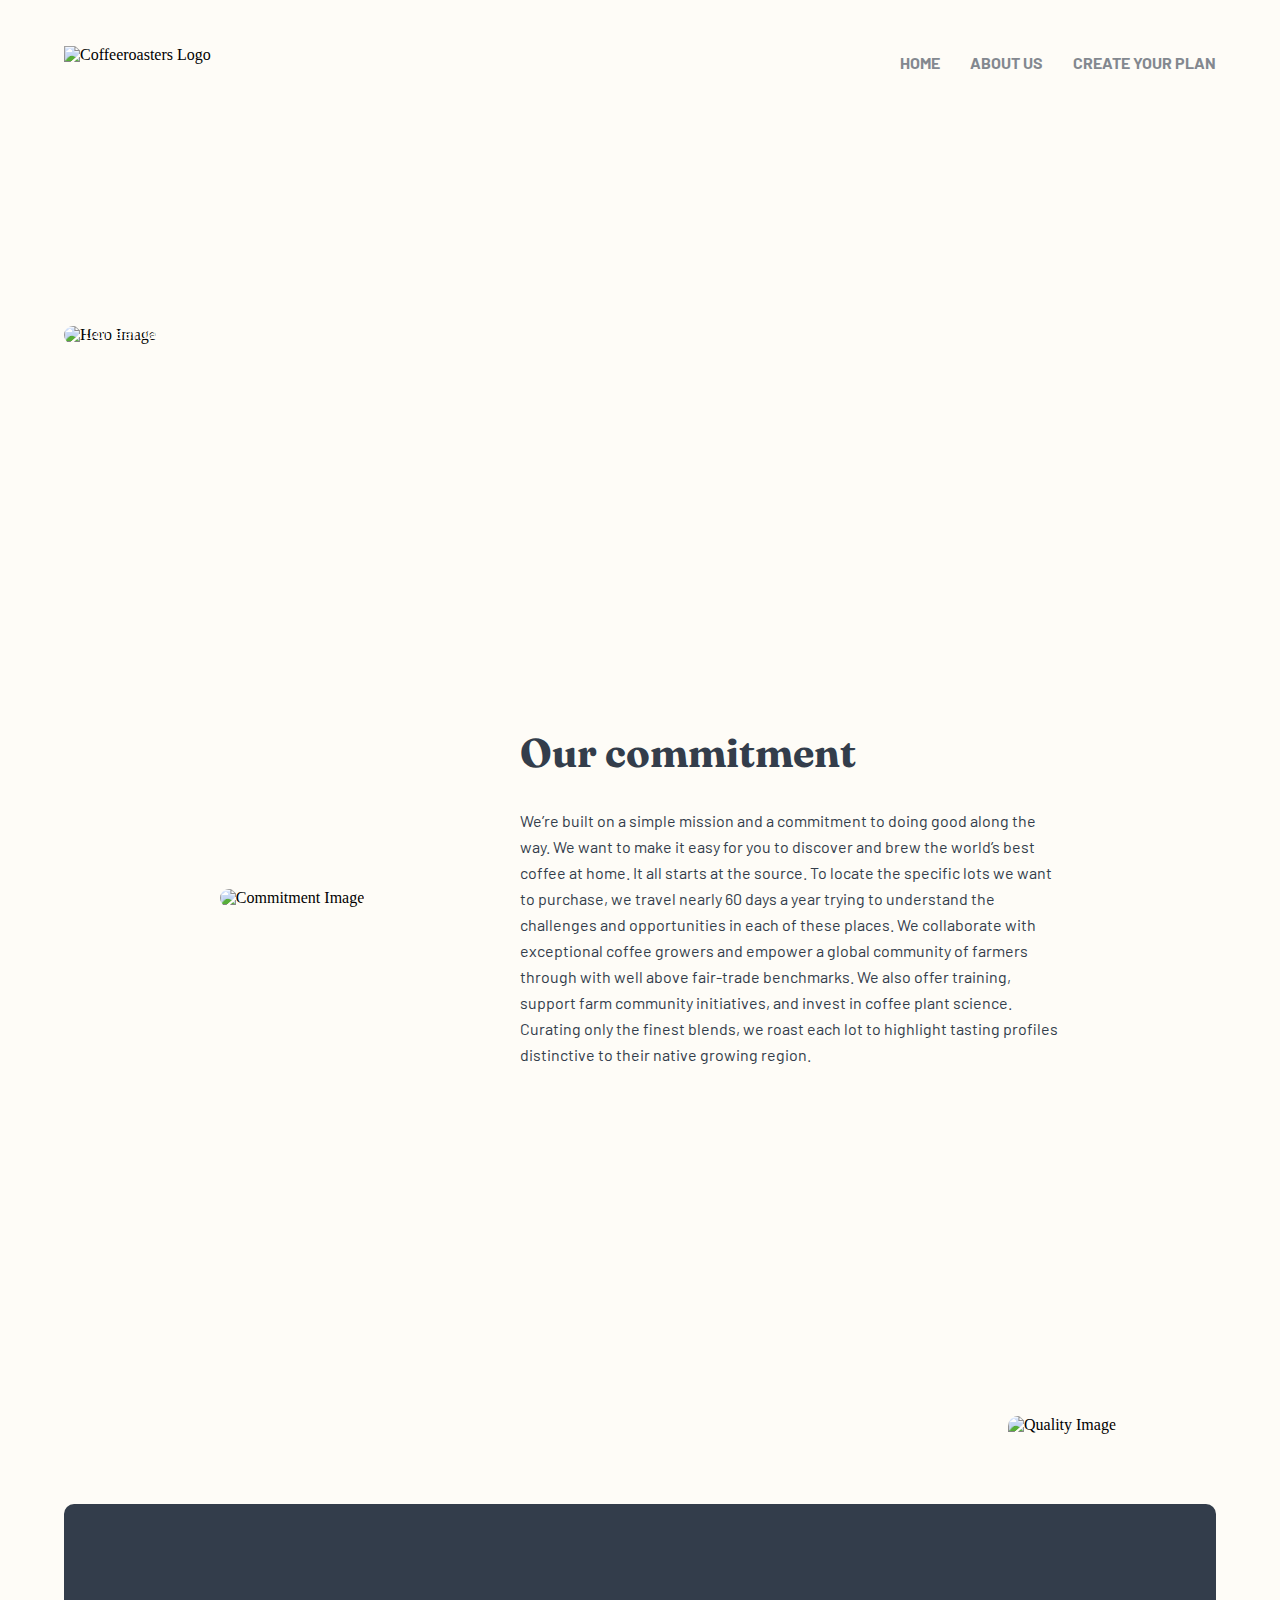
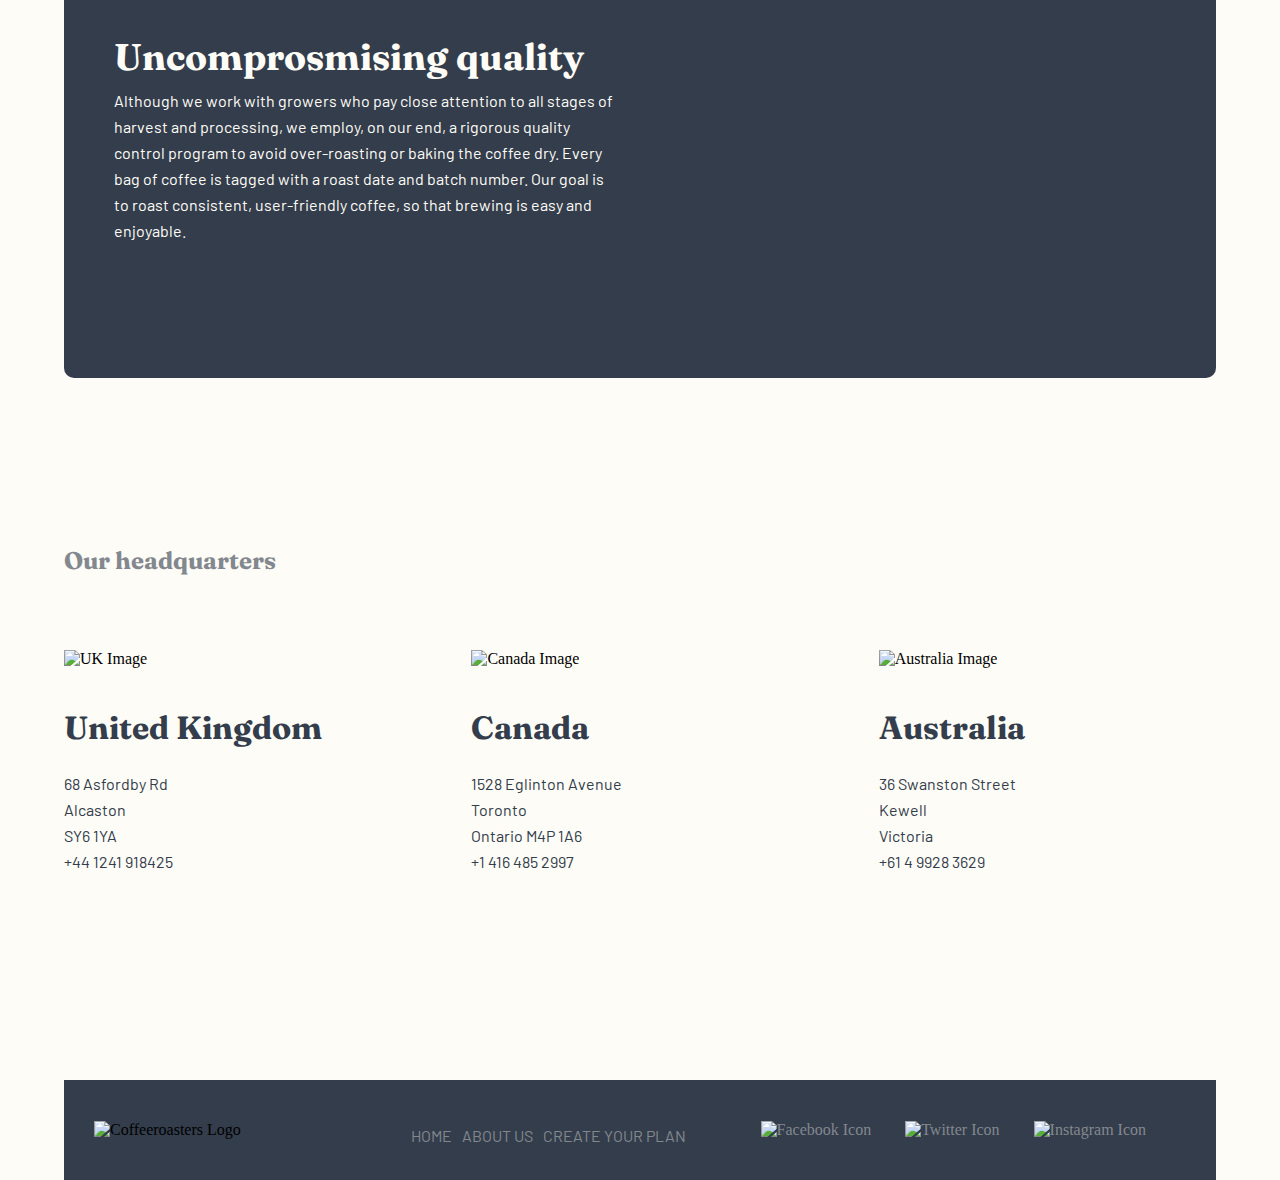
==== commit 982eb257: "Add files via upload" ====
--- a/about.html
+++ b/about.html
@@ -9,7 +9,7 @@
       <link rel="preconnect" href="https://fonts.gstatic.com" crossorigin>
       <link href="https://fonts.googleapis.com/css2?family=Fraunces:wght@900&display=swap" rel="stylesheet">
       <link href="https://fonts.googleapis.com/css2?family=Barlow&display=swap" rel="stylesheet">
-      <title>Frontend Mentor | Coffeeroasters subscription site</title>
+      <title>Coffeeroasters subscription site</title>
     </head>
     <body>
       <header id="header">
@@ -39,7 +39,7 @@
           <img src="./assets/about/tablet/image-hero-whitecup.jpg" alt="Hero Image Tablet" class="hero-image-tablet">
           <img src="./assets/about/mobile/image-hero-whitecup.jpg" alt="Hero Image Mobile" class="hero-image-mobile">
           <div class="hero-content">
-            <h1 class="hero-heading">About us</h1>
+            <h1 class="hero-heading">About Us</h1>
             <p class="hero-paragraph">
               Coffeeroasters began its journey of exotic discovery in 1999, highlighting stories of 
               coffee from around the world. We have since been dedicated to bring the perfect cup - from 
--- a/about.css
+++ b/about.css
@@ -48,6 +48,12 @@
     margin: 30px auto;
 }
 
+@media screen and (max-width: 1280px) {
+    #header {
+        width: 90%;
+    }
+}
+
 @media screen and (max-width: 769px) {
     #header {
         width: 689px;
@@ -72,6 +78,12 @@
     margin-bottom: 168px;
 }
 
+@media screen and (max-width: 1280px) {
+    #hero {
+        width: auto;
+    }
+}
+
 @media screen and (max-width: 769px) {
     #hero {
         width: 689px;
@@ -89,6 +101,12 @@
     height: 520px;
     margin: 0 auto;
     margin-bottom: 168px;
+}
+
+@media screen and (max-width: 1280px) {
+    #commitment {
+        width: 90%;
+    }
 }
 
 @media screen and (max-width: 769px) {
@@ -113,6 +131,12 @@
     margin-bottom: 168px;
 }
 
+@media screen and (max-width: 1280px) {
+    #quality {
+        width: 90%;
+    }
+}
+
 @media screen and (max-width: 769px) {
     #quality {
         width: 688px;
@@ -137,6 +161,12 @@
     justify-content: space-between;
 }
 
+@media screen and (max-width: 1280px) {
+    #headquarters {
+        width: 90%;
+    }
+}
+
 @media screen and (max-width: 769px) {
     #headquarters {
         width: 688px;
@@ -160,6 +190,12 @@
     justify-content: space-between;
     width: 1280px;
     margin: 0 auto;
+}
+
+@media screen and (max-width: 1280px) {
+    #footer {
+        width: 90%;
+    }
 }
 
 @media screen and (max-width: 769px) {
@@ -200,6 +236,12 @@
     height: 50px;
 }
 
+@media screen and (max-width: 1280px) {
+    .nav-main {
+        width: auto;
+    }
+}
+
 @media screen and (max-width: 769px) {
     .nav-main {
         width: 689px;
@@ -251,6 +293,12 @@
 /* Hero */
 .hero-image {
     border-radius: 10px;
+}
+
+@media screen and (max-width: 1280px) {
+    .hero-image {
+        width: 90%;
+    }
 }
 
 @media screen and (max-width: 769px) {
@@ -322,6 +370,12 @@
     display: flex;
     align-items: center;
     justify-content: space-between;
+}
+
+@media screen and (max-width: 1280px) {
+    .commitment-container {
+        justify-content: space-evenly;
+    }
 }
 
 @media screen and (max-width: 480px) {
@@ -424,6 +478,12 @@
     border-radius: 10px;
 }
 
+@media screen and (max-width: 1280px) {
+    .quality-container {
+        width: 100%;
+    }
+}
+
 @media screen and (max-width: 769px) {
     .quality-container {
         width: 688px;
@@ -450,6 +510,14 @@
     justify-content: space-between;
 }
 
+@media screen and (max-width: 1280px) {
+    .quality-content {
+       left: 50px;
+       top: 130px;
+       width: 500px;
+    }
+}
+
 @media screen and (max-width: 769px) {
     .quality-content {
         width: 540px;
@@ -472,6 +540,12 @@
     font-size: 40px;
 }
 
+@media screen and (max-width: 1280px) {
+    .quality-heading {
+        font-size: 37px;
+    }
+}
+
 @media screen and (max-width: 480px) {
     .quality-heading {
         font-size: 28px;
@@ -486,6 +560,14 @@
     border-radius: 10px;
 }
 
+@media screen and (max-width: 1280px) {
+    .quality-image {
+        height: 400px;
+        width: auto;
+        right: 100px;
+    }
+}
+
 @media screen and (max-width: 769px) {
     .quality-image {
         display: none;
@@ -555,6 +637,12 @@
     justify-content: space-between;
     width: 1045px;
     height: 262px;
+}
+
+@media screen and (max-width: 1280px) {
+    .headquarters-item-container {
+        width: 90%;
+    }
 }
 
 @media screen and (max-width: 769px) {
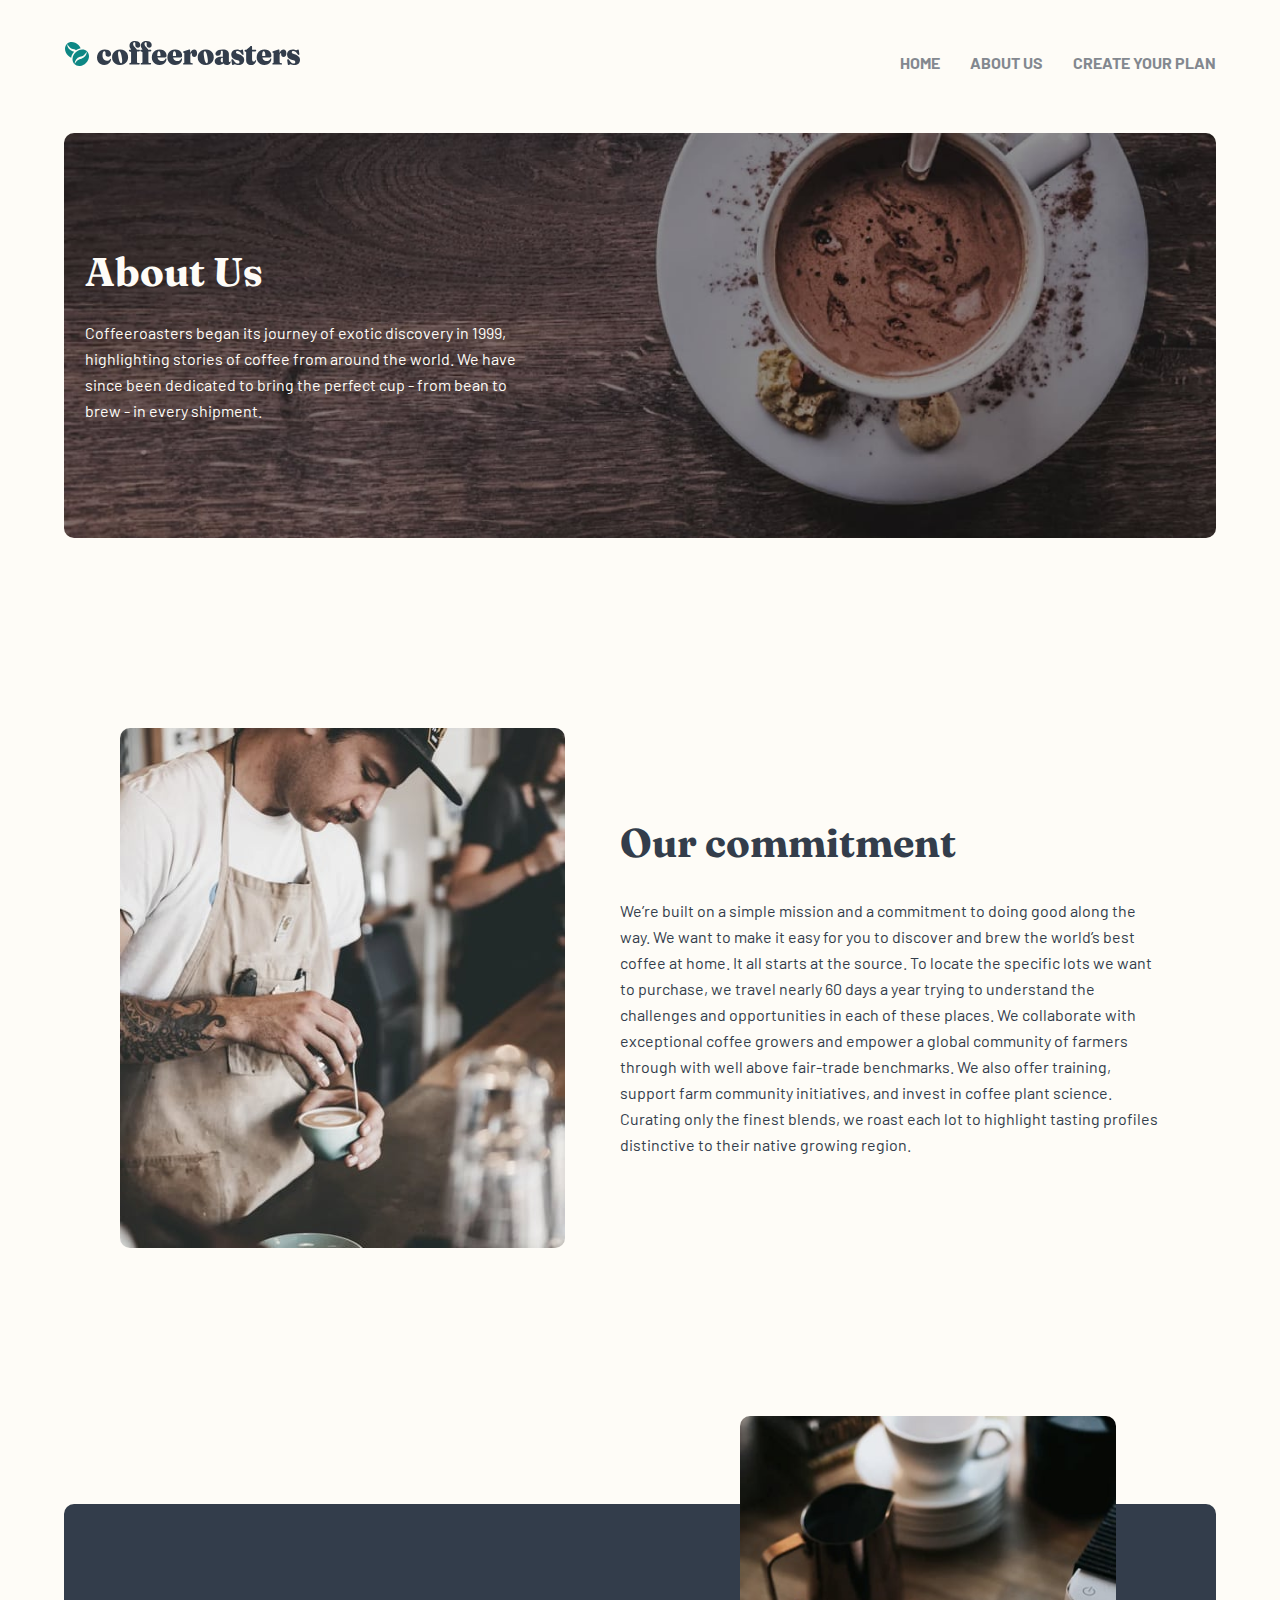
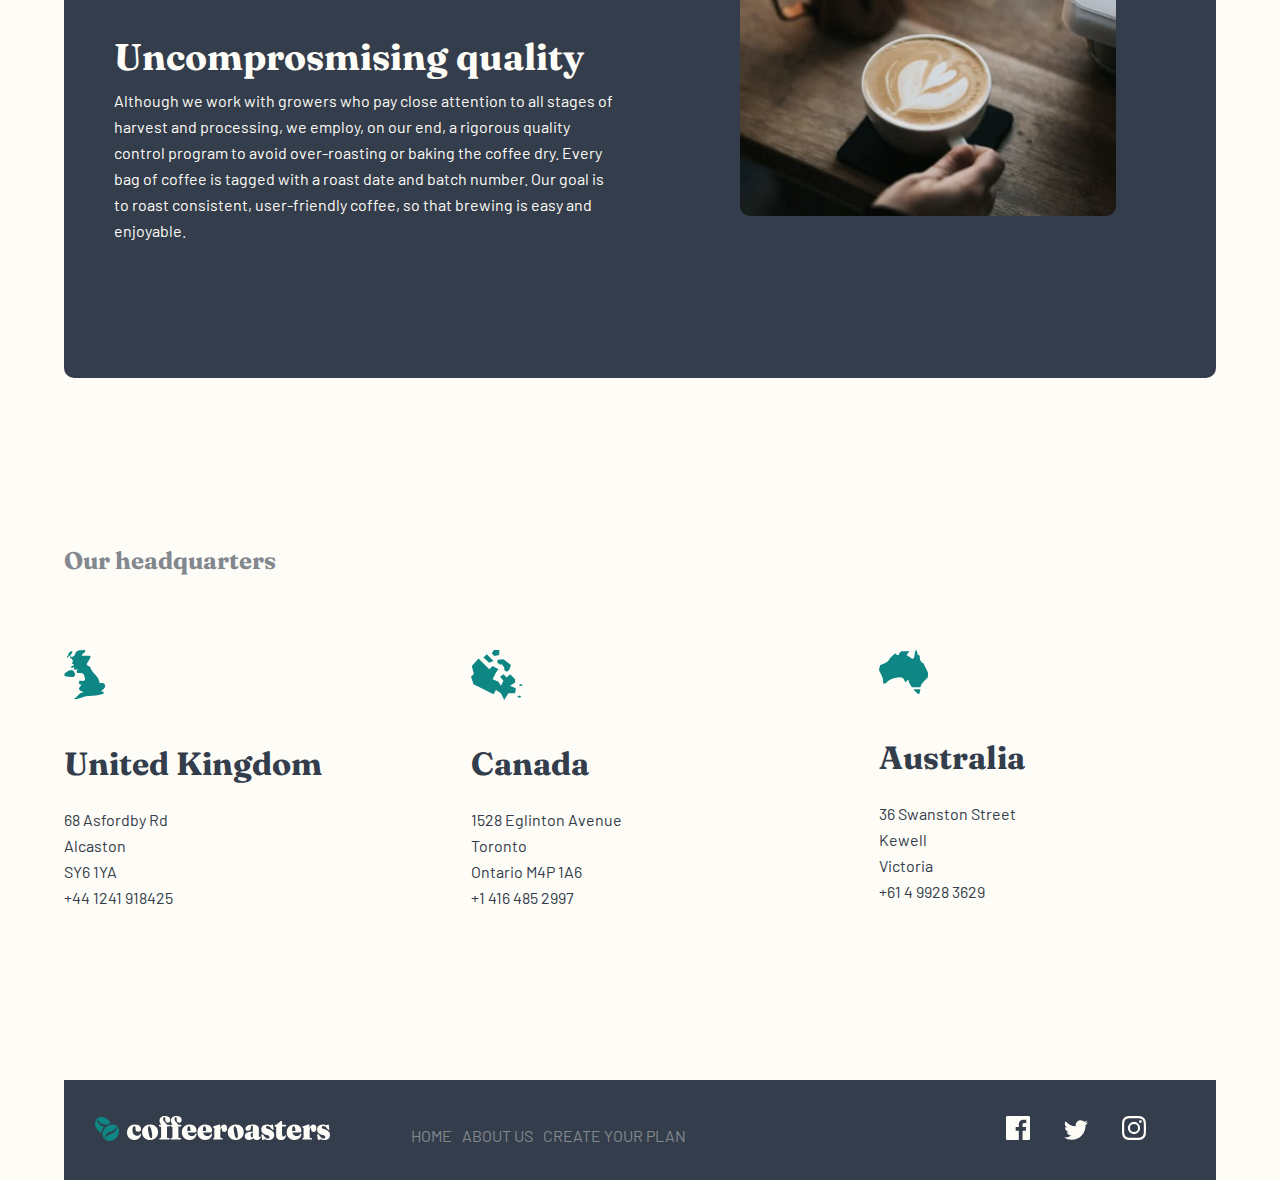
==== commit d17c583f: "Add files via upload" ====
--- a/about.html
+++ b/about.html
@@ -14,7 +14,7 @@
     <body>
       <header id="header">
         <nav class="nav-main">
-          <img src="./assets/shared/desktop/logo.svg" alt="Coffeeroasters Logo" class="logo">
+          <a href="index.html"><img src="./assets/shared/desktop/logo.svg" alt="Coffeeroasters Logo" class="logo"></a>
           <ul class="nav-list">
             <a class="nav-link" href="index.html"><li class="nav-item">Home</li></a>
             <a class="nav-link" href="about.html"><li class="nav-item">About Us</li></a>
@@ -127,7 +127,7 @@
       </main>
       <footer id="footer">
         <nav class="footer-nav">
-          <img src="./assets/shared/desktop/logo-footer.svg" alt="Coffeeroasters Logo" class="footer-logo">
+          <a href="index.html"><img src="./assets/shared/desktop/logo-footer.svg" alt="Coffeeroasters Logo" class="footer-logo"></a>
           <ul class="footer-nav-list">
             <a href="index.html" class="footer-nav-link"><li class="footer-nav-item">Home</li></a>
             <a href="about.html" class="footer-nav-link"><li class="footer-nav-item">About Us</li></a>
